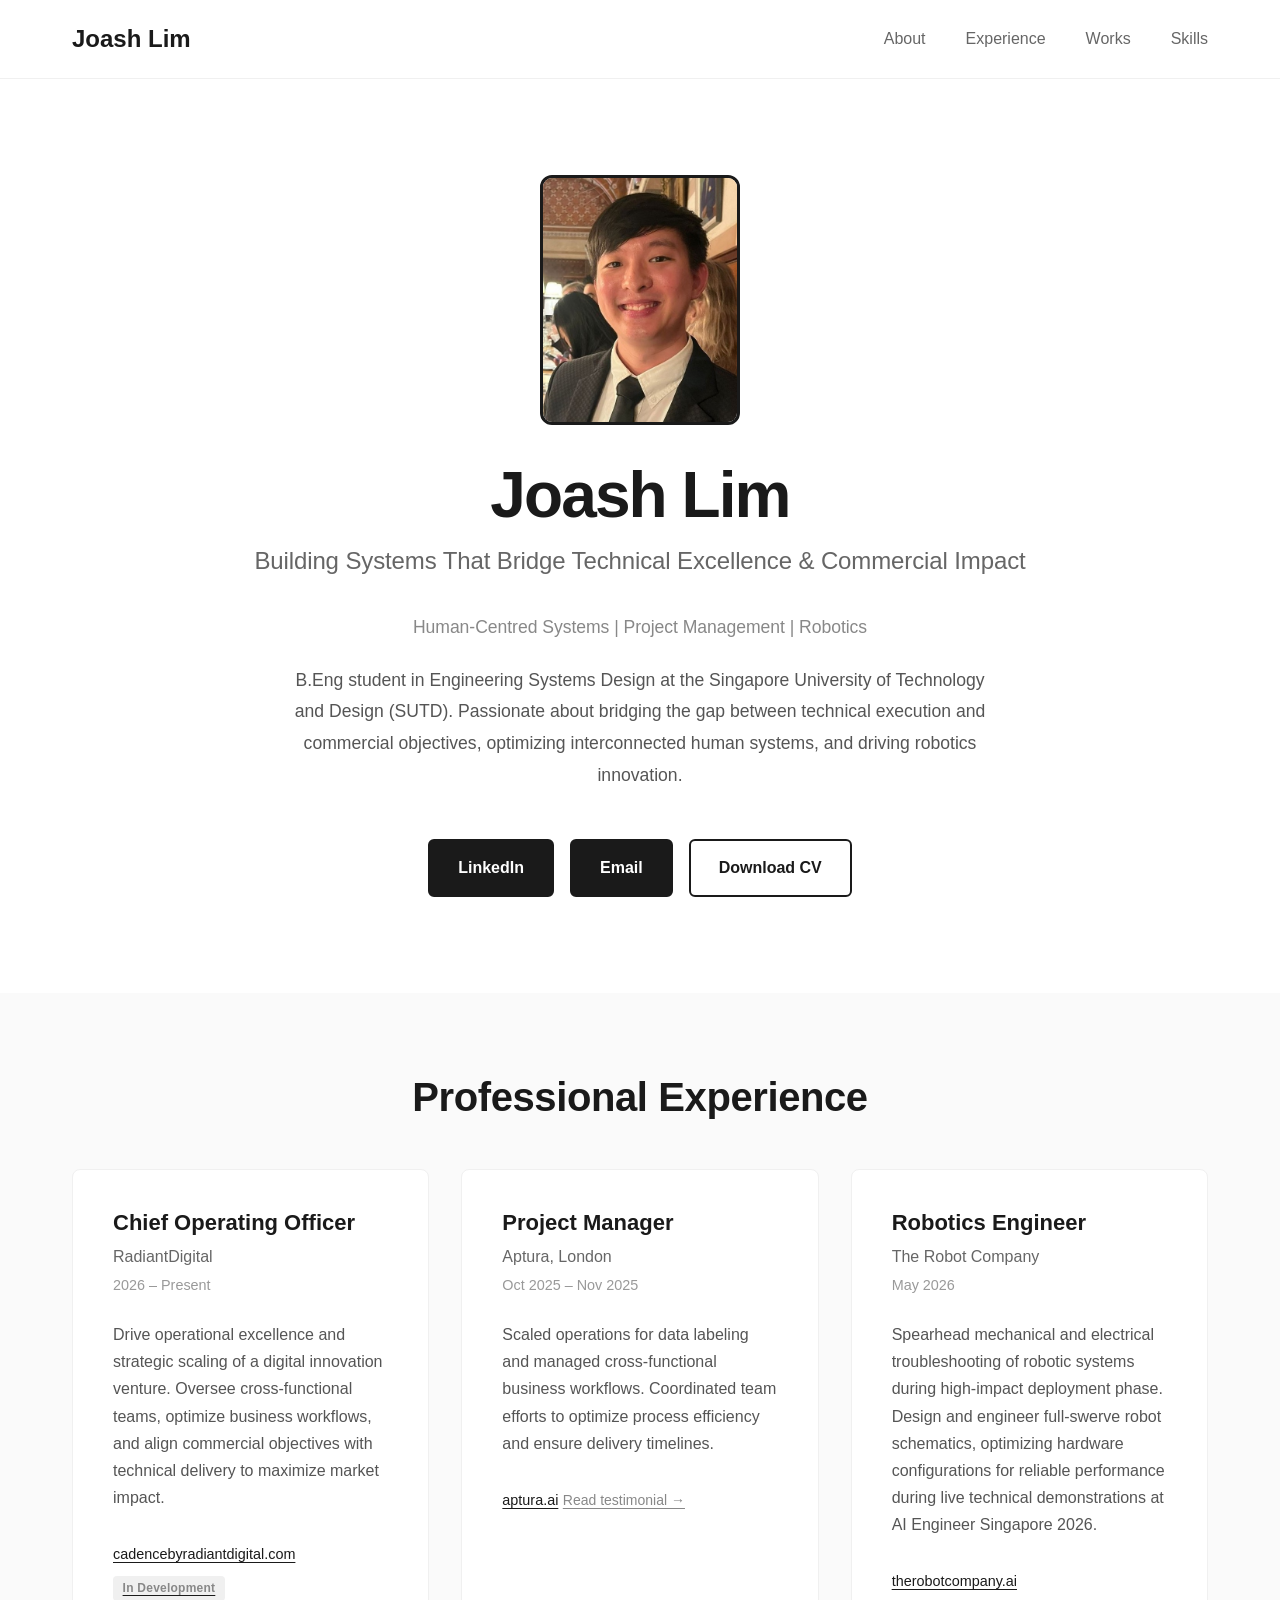
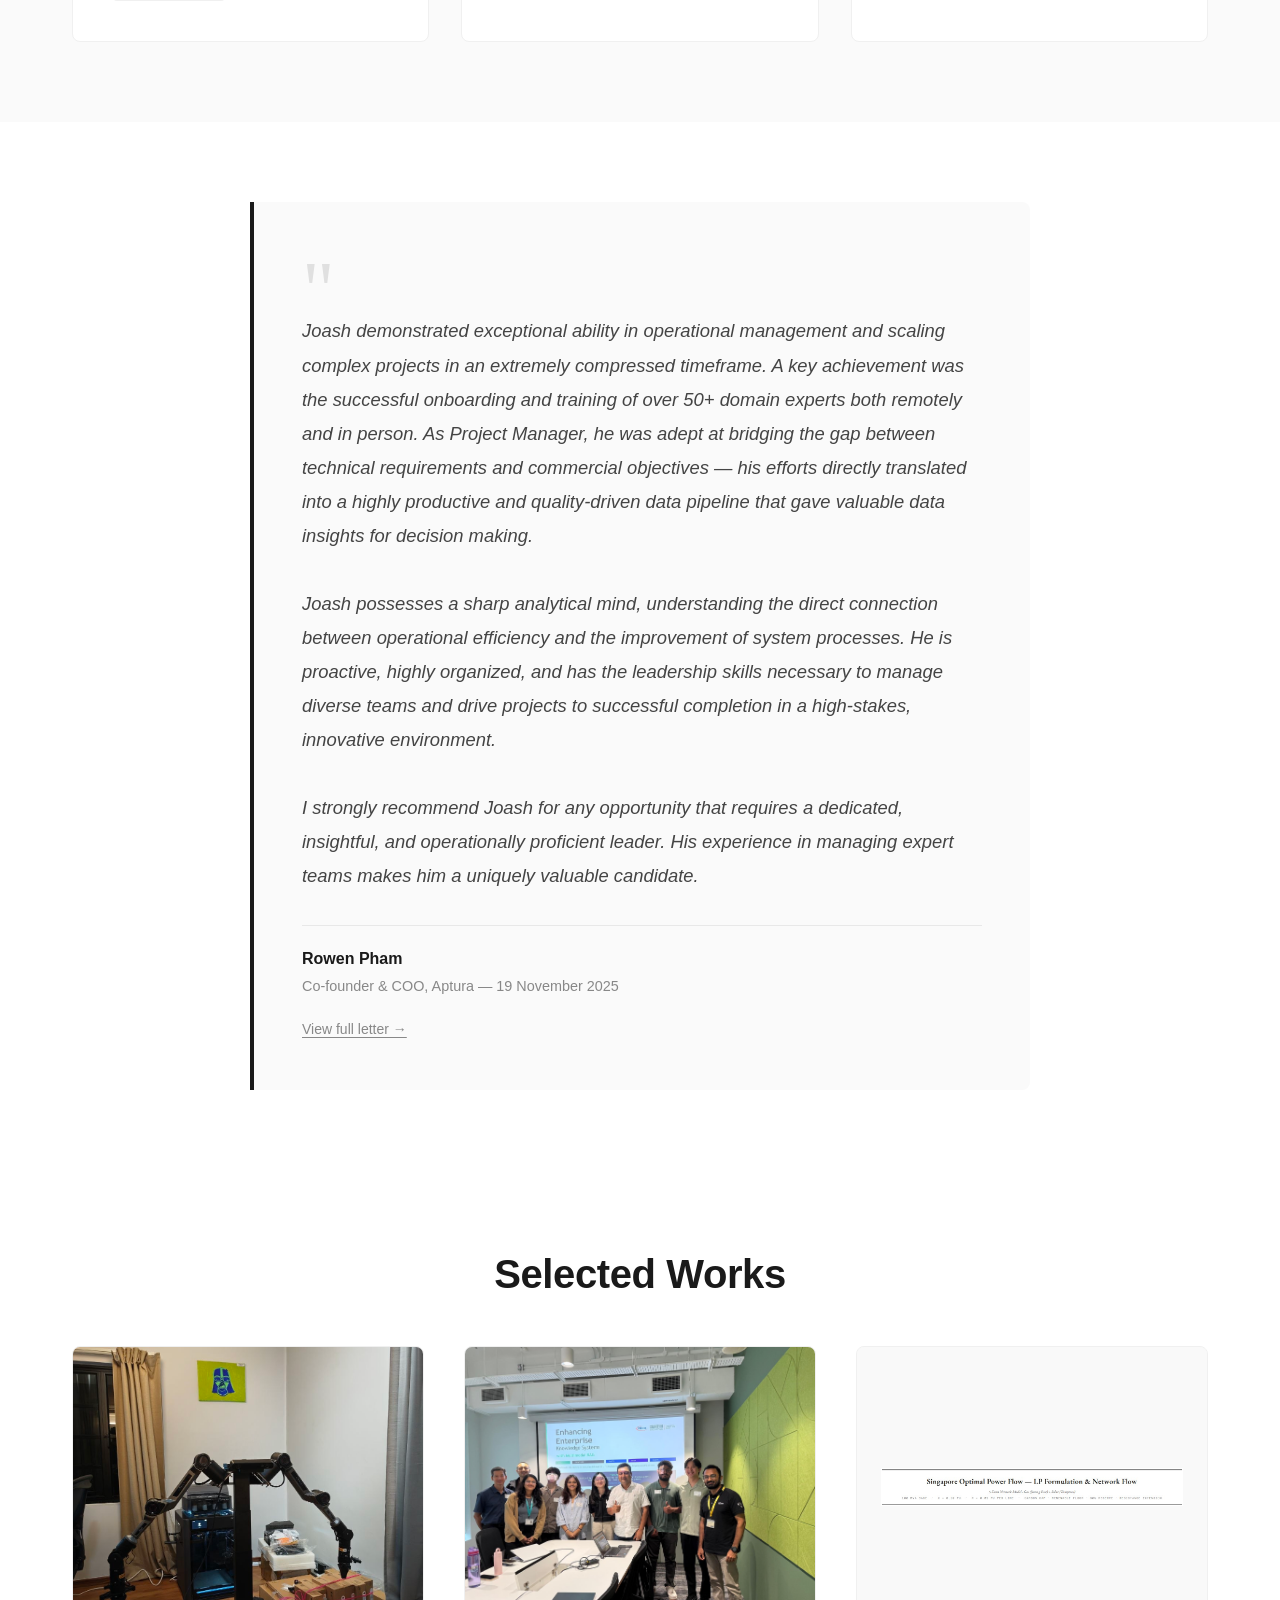
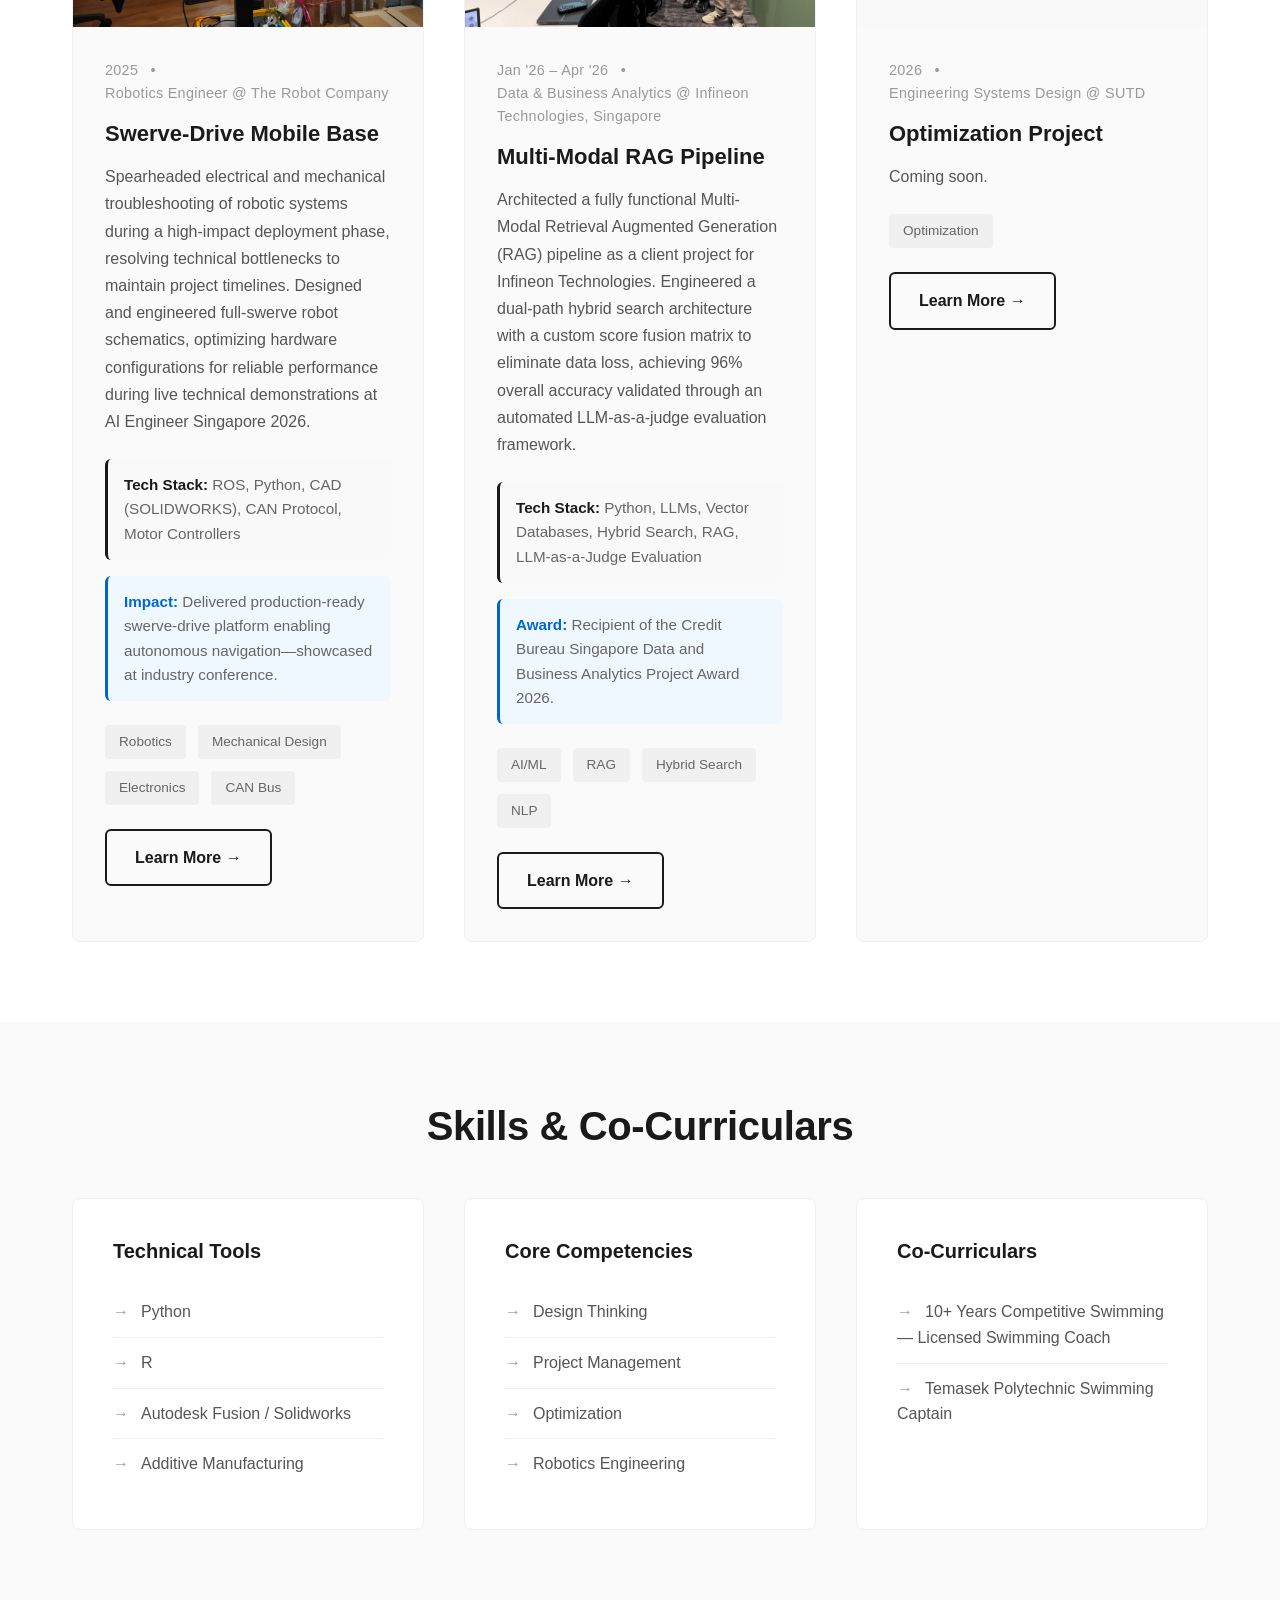
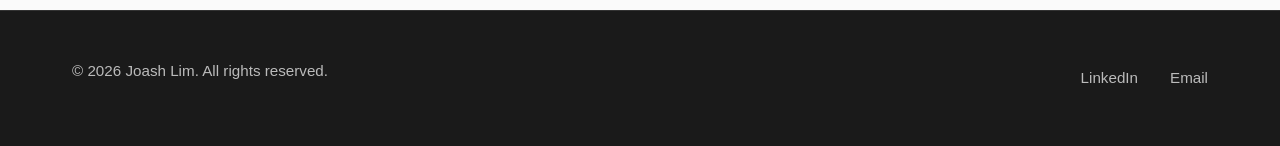
==== index.html @ 417da652 "Fix optimization cover: contain fit so full title banner shows without cropping Co-Authored-By: Clau" ====
<!DOCTYPE html>
<html lang="en">
<head>
    <meta charset="UTF-8">
    <meta name="viewport" content="width=device-width, initial-scale=1.0">
    <title>Joash Lim | Engineering Systems Design | Portfolio</title>
    <meta name="description" content="Portfolio of Joash Lim - Engineering Systems Design student at SUTD with expertise in robotics, project management, and human-centered design.">
    <link rel="stylesheet" href="css/style.css">
</head>
<body>
    <!-- Navigation -->
    <nav class="navbar">
        <div class="nav-container">
            <a href="#" class="nav-logo">Joash Lim</a>
            <ul class="nav-menu">
                <li><a href="#about" class="nav-link">About</a></li>
                <li><a href="#experience" class="nav-link">Experience</a></li>
                <li><a href="#works" class="nav-link">Works</a></li>
                <li><a href="#skills" class="nav-link">Skills</a></li>
            </ul>
        </div>
    </nav>

    <!-- Hero Section -->
    <header id="about" class="hero">
        <div class="hero-container">
            <div class="hero-photo-wrapper">
                <img src="assets/images/profile.jpg" alt="Joash Lim" class="hero-photo">
            </div>
            <h1 class="hero-name">Joash Lim</h1>
            <p class="hero-tagline">Building Systems That Bridge Technical Excellence & Commercial Impact</p>
            <p class="hero-subtitle">Human-Centred Systems | Project Management | Robotics</p>
            <p class="hero-summary">
                B.Eng student in Engineering Systems Design at the Singapore University of Technology and Design (SUTD). Passionate about bridging the gap between technical execution and commercial objectives, optimizing interconnected human systems, and driving robotics innovation.
            </p>
            
            <!-- Contact Links -->
            <div class="hero-cta">
                <a href="https://www.linkedin.com/in/joash-lim-0b067a177/" target="_blank" class="btn btn-primary">LinkedIn</a>
                <a href="mailto:joashxlim@gmail.com" class="btn btn-primary">Email</a>
                <a href="assets/docs/joash-lim-cv.pdf" download class="btn btn-secondary">Download CV</a>
            </div>
        </div>
    </header>

    <!-- Experience Section -->
    <section id="experience" class="experience">
        <div class="container">
            <h2 class="section-title">Professional Experience</h2>
            
            <div class="experience-grid">
                <article class="experience-card">
                    <div class="experience-header">
                        <h3 class="experience-role">Chief Operating Officer</h3>
                        <p class="experience-company">RadiantDigital</p>
                        <p class="experience-date">2026 – Present</p>
                    </div>
                    <p class="experience-description">
                        Drive operational excellence and strategic scaling of a digital innovation venture. Oversee cross-functional teams, optimize business workflows, and align commercial objectives with technical delivery to maximize market impact.
                    </p>
                    <a href="https://www.cadencebyradiantdigital.com/" target="_blank" class="experience-link">
                        cadencebyradiantdigital.com <span class="experience-link-badge">In Development</span>
                    </a>
                </article>

                <article class="experience-card">
                    <div class="experience-header">
                        <h3 class="experience-role">Project Manager</h3>
                        <p class="experience-company">Aptura, London</p>
                        <p class="experience-date">Oct 2025 – Nov 2025</p>
                    </div>
                    <p class="experience-description">
                        Scaled operations for data labeling and managed cross-functional business workflows. Coordinated team efforts to optimize process efficiency and ensure delivery timelines.
                    </p>
                    <a href="https://www.aptura.ai/" target="_blank" class="experience-link">aptura.ai</a>
                    <a href="#aptura-testimonial" class="testimonial-trigger">Read testimonial →</a>
                </article>

                <article class="experience-card">
                    <div class="experience-header">
                        <h3 class="experience-role">Robotics Engineer</h3>
                        <p class="experience-company">The Robot Company</p>
                        <p class="experience-date">May 2026</p>
                    </div>
                    <p class="experience-description">
                        Spearhead mechanical and electrical troubleshooting of robotic systems during high-impact deployment phase. Design and engineer full-swerve robot schematics, optimizing hardware configurations for reliable performance during live technical demonstrations at AI Engineer Singapore 2026.
                    </p>
                    <a href="https://www.therobotcompany.ai/" target="_blank" class="experience-link">therobotcompany.ai</a>
                </article>
            </div>
        </div>
    </section>

    <!-- Testimonial Section -->
    <section id="aptura-testimonial" class="testimonial-section">
        <div class="container">
            <div class="testimonial-card">
                <div class="testimonial-quote-mark">"</div>
                <blockquote class="testimonial-body">
                    Joash demonstrated exceptional ability in operational management and scaling complex projects in an extremely compressed timeframe. A key achievement was the successful onboarding and training of over 50+ domain experts both remotely and in person. As Project Manager, he was adept at bridging the gap between technical requirements and commercial objectives — his efforts directly translated into a highly productive and quality-driven data pipeline that gave valuable data insights for decision making.
                    <br><br>
                    Joash possesses a sharp analytical mind, understanding the direct connection between operational efficiency and the improvement of system processes. He is proactive, highly organized, and has the leadership skills necessary to manage diverse teams and drive projects to successful completion in a high-stakes, innovative environment.
                    <br><br>
                    I strongly recommend Joash for any opportunity that requires a dedicated, insightful, and operationally proficient leader. His experience in managing expert teams makes him a uniquely valuable candidate.
                </blockquote>
                <div class="testimonial-author">
                    <p class="testimonial-name">Rowen Pham</p>
                    <p class="testimonial-company">Co-founder & COO, Aptura — 19 November 2025</p>
                </div>
                <a href="assets/docs/aptura-recommendation.pdf" target="_blank" class="testimonial-pdf-link">View full letter →</a>
            </div>
        </div>
    </section>

    <!-- Portfolio / Works Section -->
    <section id="works" class="works">
        <div class="container">
            <h2 class="section-title">Selected Works</h2>
            
            <div class="portfolio-grid">
                <!-- Swerve-Drive Mobile Base -->
                <article class="portfolio-item">
                    <div class="portfolio-media">
                        <img
                            src="assets/images/yor.jpg"
                            alt="Swerve-Drive Mobile Base"
                            class="portfolio-image">
                    </div>
                    <div class="portfolio-content">
                        <div class="portfolio-meta">
                            <span class="meta-item">2025</span>
                            <span class="meta-separator">•</span>
                            <span class="meta-item">Robotics Engineer @ The Robot Company</span>
                        </div>
                        <h3 class="portfolio-title">Swerve-Drive Mobile Base</h3>
                        <p class="portfolio-description">
                            Spearheaded electrical and mechanical troubleshooting of robotic systems during a high-impact deployment phase, resolving technical bottlenecks to maintain project timelines. Designed and engineered full-swerve robot schematics, optimizing hardware configurations for reliable performance during live technical demonstrations at AI Engineer Singapore 2026.
                        </p>
                        <div class="portfolio-tech">
                            <strong>Tech Stack:</strong> ROS, Python, CAD (SOLIDWORKS), CAN Protocol, Motor Controllers
                        </div>
                        <div class="portfolio-impact">
                            <strong>Impact:</strong> Delivered production-ready swerve-drive platform enabling autonomous navigation—showcased at industry conference.
                        </div>
                        <div class="portfolio-tags">
                            <span class="tag">Robotics</span>
                            <span class="tag">Mechanical Design</span>
                            <span class="tag">Electronics</span>
                            <span class="tag">CAN Bus</span>
                        </div>
                        <a href="swerve-drive.html" class="btn btn-secondary learn-more-btn">Learn More →</a>
                    </div>
                </article>

                <!-- MMRAG System -->
                <article class="portfolio-item">
                    <div class="portfolio-media">
                        <img
                            src="assets/images/infineon_office.jpg"
                            alt="Multi-Modal RAG Pipeline"
                            class="portfolio-image">
                    </div>
                    <div class="portfolio-content">
                        <div class="portfolio-meta">
                            <span class="meta-item">Jan '26 – Apr '26</span>
                            <span class="meta-separator">•</span>
                            <span class="meta-item">Data & Business Analytics @ Infineon Technologies, Singapore</span>
                        </div>
                        <h3 class="portfolio-title">Multi-Modal RAG Pipeline</h3>
                        <p class="portfolio-description">
                            Architected a fully functional Multi-Modal Retrieval Augmented Generation (RAG) pipeline as a client project for Infineon Technologies. Engineered a dual-path hybrid search architecture with a custom score fusion matrix to eliminate data loss, achieving 96% overall accuracy validated through an automated LLM-as-a-judge evaluation framework.
                        </p>
                        <div class="portfolio-tech">
                            <strong>Tech Stack:</strong> Python, LLMs, Vector Databases, Hybrid Search, RAG, LLM-as-a-Judge Evaluation
                        </div>
                        <div class="portfolio-impact">
                            <strong>Award:</strong> Recipient of the Credit Bureau Singapore Data and Business Analytics Project Award 2026.
                        </div>
                        <div class="portfolio-tags">
                            <span class="tag">AI/ML</span>
                            <span class="tag">RAG</span>
                            <span class="tag">Hybrid Search</span>
                            <span class="tag">NLP</span>
                        </div>
                        <a href="mmrag.html" class="btn btn-secondary learn-more-btn">Learn More →</a>
                    </div>
                </article>

                <!-- Optimization Project -->
                <article class="portfolio-item">
                    <div class="portfolio-media">
                        <img
                            src="assets/images/linear_programming.jpg"
                            alt="Optimization Project"
                            class="portfolio-image portfolio-image--contain">
                    </div>
                    <div class="portfolio-content">
                        <div class="portfolio-meta">
                            <span class="meta-item">2026</span>
                            <span class="meta-separator">•</span>
                            <span class="meta-item">Engineering Systems Design @ SUTD</span>
                        </div>
                        <h3 class="portfolio-title">Optimization Project</h3>
                        <p class="portfolio-description">
                            Coming soon.
                        </p>
                        <div class="portfolio-tags">
                            <span class="tag">Optimization</span>
                        </div>
                        <a href="optimization.html" class="btn btn-secondary learn-more-btn">Learn More →</a>
                    </div>
                </article>
            </div>
        </div>
    </section>

    <!-- Skills & Leadership Section -->
    <section id="skills" class="skills">
        <div class="container">
            <h2 class="section-title">Skills & Co-Curriculars</h2>
            
            <div class="skills-grid">
                <article class="skills-card">
                    <h3 class="skills-category">Technical Tools</h3>
                    <ul class="skills-list">
                        <li>Python</li>
                        <li>R</li>
                        <li>Autodesk Fusion / Solidworks</li>
                        <li>Additive Manufacturing</li>
                    </ul>
                </article>

                <article class="skills-card">
                    <h3 class="skills-category">Core Competencies</h3>
                    <ul class="skills-list">
                        <li>Design Thinking</li>
                        <li>Project Management</li>
                        <li>Optimization</li>
                        <li>Robotics Engineering</li>
                    </ul>
                </article>

                <article class="skills-card">
                    <h3 class="skills-category">Co-Curriculars</h3>
                    <ul class="skills-list">
                        <li>10+ Years Competitive Swimming — Licensed Swimming Coach</li>
                        <li>Temasek Polytechnic Swimming Captain</li>
                    </ul>
                </article>
            </div>
        </div>
    </section>

    <!-- Footer -->
    <footer class="footer">
        <div class="container">
            <p class="footer-text">&copy; 2026 Joash Lim. All rights reserved.</p>
            <div class="footer-links">
                <a href="https://www.linkedin.com/in/joash-lim-0b067a177/" target="_blank" class="footer-link">LinkedIn</a>
                <a href="mailto:joashxlim@gmail.com" class="footer-link">Email</a>
            </div>
        </div>
    </footer>

</body>
</html>
---- css/style.css ----
/* ============================================
   Reset & Base Styles
   ============================================ */

* {
    margin: 0;
    padding: 0;
    box-sizing: border-box;
}

html {
    scroll-behavior: smooth;
}

body {
    font-family: -apple-system, BlinkMacSystemFont, 'Segoe UI', 'Roboto', 'Oxygen', 'Ubuntu', 'Cantarell', 'Fira Sans', 'Droid Sans', 'Helvetica Neue', sans-serif;
    line-height: 1.6;
    color: #2d2d2d;
    background-color: #ffffff;
    -webkit-font-smoothing: antialiased;
    -moz-osx-font-smoothing: grayscale;
}

/* ============================================
   Typography
   ============================================ */

h1, h2, h3, h4, h5, h6 {
    font-weight: 600;
    line-height: 1.2;
    margin-bottom: 0.5em;
}

h1 {
    font-size: 3.5rem;
    letter-spacing: -0.02em;
}

h2 {
    font-size: 2.5rem;
    letter-spacing: -0.01em;
}

h3 {
    font-size: 1.5rem;
}

p {
    margin-bottom: 1em;
}

p:last-child {
    margin-bottom: 0;
}

a {
    color: inherit;
    text-decoration: none;
    transition: color 0.3s ease;
}

/* ============================================
   Utility Classes & Layout
   ============================================ */

.container {
    max-width: 1200px;
    margin: 0 auto;
    padding: 0 2rem;
}

.section-title {
    font-size: 2.5rem;
    margin-bottom: 3rem;
    text-align: center;
    color: #1a1a1a;
}

/* ============================================
   Navigation
   ============================================ */

.navbar {
    position: sticky;
    top: 0;
    background-color: rgba(255, 255, 255, 0.95);
    border-bottom: 1px solid #f0f0f0;
    z-index: 1000;
    backdrop-filter: blur(10px);
}

.nav-container {
    max-width: 1200px;
    margin: 0 auto;
    padding: 1.25rem 2rem;
    display: flex;
    justify-content: space-between;
    align-items: center;
}

.nav-logo {
    font-size: 1.5rem;
    font-weight: 700;
    color: #1a1a1a;
    transition: color 0.3s ease;
}

.nav-logo:hover {
    color: #666;
}

.nav-menu {
    display: flex;
    list-style: none;
    gap: 2.5rem;
}

.nav-link {
    font-size: 1rem;
    font-weight: 500;
    color: #666;
    transition: color 0.3s ease;
    position: relative;
}

.nav-link:hover {
    color: #1a1a1a;
}

.nav-link::after {
    content: '';
    position: absolute;
    bottom: -5px;
    left: 0;
    width: 0;
    height: 2px;
    background-color: #1a1a1a;
    transition: width 0.3s ease;
}

.nav-link:hover::after {
    width: 100%;
}

/* Mobile Navigation */
@media (max-width: 768px) {
    .nav-menu {
        gap: 1.5rem;
        font-size: 0.9rem;
    }

    .nav-link::after {
        display: none;
    }
}

/* ============================================
   Hero Section
   ============================================ */

.hero {
    padding: 6rem 2rem;
    text-align: center;
    background-color: #ffffff;
}

.hero-container {
    max-width: 900px;
    margin: 0 auto;
}

.hero-photo-wrapper {
    margin-bottom: 2rem;
    display: flex;
    justify-content: center;
}

.hero-photo {
    width: 200px;
    height: 250px;
    border-radius: 0.75rem;
    object-fit: cover;
    object-position: top;
    border: 3px solid #1a1a1a;
    transition: transform 0.3s ease, box-shadow 0.3s ease;
}

.hero-photo:hover {
    transform: scale(1.05);
    box-shadow: 0 8px 24px rgba(26, 26, 26, 0.15);
}

.hero-name {
    font-size: 4rem;
    font-weight: 700;
    color: #1a1a1a;
    margin-bottom: 0.5rem;
    letter-spacing: -0.03em;
}

.hero-tagline {
    font-size: 1.5rem;
    font-weight: 500;
    color: #666;
    margin-bottom: 2rem;
    letter-spacing: -0.005em;
}

.hero-subtitle {
    font-size: 1.1rem;
    font-weight: 500;
    color: #888;
    margin-bottom: 1.5rem;
    letter-spacing: -0.003em;
}

.hero-summary {
    font-size: 1.1rem;
    color: #555;
    line-height: 1.8;
    margin-bottom: 3rem;
    max-width: 700px;
    margin-left: auto;
    margin-right: auto;
}

.hero-cta {
    display: flex;
    gap: 1rem;
    justify-content: center;
    flex-wrap: wrap;
    margin-top: 2.5rem;
}

/* ============================================
   Buttons
   ============================================ */

.btn {
    display: inline-block;
    padding: 0.875rem 1.75rem;
    font-size: 1rem;
    font-weight: 600;
    border-radius: 0.375rem;
    transition: all 0.3s ease;
    border: 2px solid transparent;
    cursor: pointer;
    text-align: center;
}

.btn-primary {
    background-color: #1a1a1a;
    color: #ffffff;
    border-color: #1a1a1a;
}

.btn-primary:hover {
    background-color: #333;
    border-color: #333;
    box-shadow: 0 4px 12px rgba(26, 26, 26, 0.15);
}

.btn-secondary {
    background-color: transparent;
    color: #1a1a1a;
    border-color: #1a1a1a;
}

.btn-secondary:hover {
    background-color: #f9f9f9;
    border-color: #333;
    color: #333;
}

/* ============================================
   Experience Section
   ============================================ */

.experience {
    padding: 5rem 2rem;
    background-color: #fafafa;
}

.experience-grid {
    display: grid;
    grid-template-columns: repeat(auto-fit, minmax(300px, 1fr));
    gap: 2rem;
    margin-top: 2rem;
}

.experience-card {
    background-color: #ffffff;
    padding: 2.5rem;
    border-radius: 0.5rem;
    border: 1px solid #f0f0f0;
    transition: all 0.3s ease;
}

.experience-card:hover {
    box-shadow: 0 8px 24px rgba(0, 0, 0, 0.08);
    border-color: #e0e0e0;
}

.experience-header {
    margin-bottom: 1.5rem;
}

.experience-role {
    font-size: 1.375rem;
    font-weight: 600;
    color: #1a1a1a;
    margin-bottom: 0.5rem;
}

.experience-company {
    font-size: 1rem;
    font-weight: 500;
    color: #666;
    margin-bottom: 0.25rem;
}

.experience-date {
    font-size: 0.9rem;
    color: #999;
}

.experience-description {
    font-size: 1rem;
    color: #555;
    line-height: 1.7;
}

.experience-link {
    display: inline-flex;
    align-items: center;
    flex-wrap: wrap;
    gap: 0.6rem;
    margin-top: 1rem;
    font-size: 0.9rem;
    font-weight: 500;
    color: #1a1a1a;
    text-decoration: underline;
    text-underline-offset: 3px;
    transition: color 0.3s ease;
}

.experience-link:hover {
    color: #555;
}

.experience-link-badge {
    display: inline-block;
    padding: 0.2rem 0.6rem;
    font-size: 0.75rem;
    font-weight: 600;
    color: #888;
    background-color: #f0f0f0;
    border-radius: 0.25rem;
    text-decoration: none;
    letter-spacing: 0.02em;
    white-space: nowrap;
}

/* ============================================
   Testimonial
   ============================================ */

.testimonial-trigger {
    display: inline-block;
    margin-top: 0.75rem;
    font-size: 0.875rem;
    font-weight: 500;
    color: #888;
    text-decoration: underline;
    text-underline-offset: 3px;
    transition: color 0.3s ease;
}

.testimonial-trigger:hover {
    color: #1a1a1a;
}

.testimonial-section {
    padding: 5rem 2rem;
    background-color: #ffffff;
}

.testimonial-card {
    max-width: 780px;
    margin: 0 auto;
    padding: 3rem;
    border-left: 4px solid #1a1a1a;
    background-color: #fafafa;
    border-radius: 0 0.5rem 0.5rem 0;
    position: relative;
}

.testimonial-quote-mark {
    font-size: 5rem;
    line-height: 1;
    color: #e0e0e0;
    font-family: Georgia, serif;
    margin-bottom: -1rem;
}

.testimonial-body {
    font-size: 1.15rem;
    color: #444;
    line-height: 1.85;
    font-style: italic;
    margin-bottom: 2rem;
}

.testimonial-author {
    border-top: 1px solid #e8e8e8;
    padding-top: 1.25rem;
}

.testimonial-name {
    font-size: 1rem;
    font-weight: 600;
    color: #1a1a1a;
    margin-bottom: 0.2rem;
}

.testimonial-company {
    font-size: 0.9rem;
    color: #888;
    margin: 0;
}

.testimonial-pdf-link {
    display: inline-block;
    margin-top: 1.25rem;
    font-size: 0.875rem;
    font-weight: 500;
    color: #888;
    text-decoration: underline;
    text-underline-offset: 3px;
    transition: color 0.3s ease;
}

.testimonial-pdf-link:hover {
    color: #1a1a1a;
}

@media (max-width: 768px) {
    .testimonial-card {
        padding: 2rem 1.5rem;
    }

    .testimonial-body {
        font-size: 1rem;
    }
}

@media (prefers-color-scheme: dark) {
    .testimonial-section {
        background-color: #1a1a1a;
    }

    .testimonial-card {
        background-color: #222;
        border-left-color: #ffffff;
    }

    .testimonial-quote-mark {
        color: #333;
    }

    .testimonial-body {
        color: #ccc;
    }

    .testimonial-name {
        color: #ffffff;
    }

    .testimonial-company {
        color: #777;
    }

    .testimonial-author {
        border-top-color: #333;
    }

    .testimonial-trigger {
        color: #666;
    }

    .testimonial-trigger:hover {
        color: #ffffff;
    }

    .testimonial-pdf-link {
        color: #666;
    }

    .testimonial-pdf-link:hover {
        color: #ffffff;
    }
}

/* ============================================
   Works / Portfolio Section
   ============================================ */

.works {
    padding: 5rem 2rem;
    background-color: #ffffff;
}

.portfolio-grid {
    display: grid;
    grid-template-columns: repeat(auto-fit, minmax(350px, 1fr));
    gap: 2.5rem;
    margin-top: 2rem;
}

.portfolio-item {
    border-radius: 0.5rem;
    overflow: hidden;
    border: 1px solid #f0f0f0;
    background-color: #fafafa;
    transition: all 0.3s ease;
}

.portfolio-item:hover {
    box-shadow: 0 12px 32px rgba(0, 0, 0, 0.12);
    border-color: #e0e0e0;
}

.portfolio-media {
    width: 100%;
    height: 280px;
    overflow: hidden;
    background-color: #f0f0f0;
}

.portfolio-video,
.portfolio-image {
    width: 100%;
    height: 100%;
    object-fit: cover;
    display: block;
}

.portfolio-image--contain {
    object-fit: contain;
    background-color: #f9f9f9;
    padding: 1.5rem;
}

.portfolio-content {
    padding: 2rem;
}

.portfolio-meta {
    font-size: 0.9rem;
    color: #999;
    margin-bottom: 1rem;
    font-weight: 500;
    letter-spacing: 0.3px;
}

.meta-item {
    display: inline-block;
}

.meta-separator {
    margin: 0 0.5rem;
}

.portfolio-title {
    font-size: 1.375rem;
    font-weight: 600;
    color: #1a1a1a;
    margin-bottom: 1rem;
}

.portfolio-description {
    font-size: 1rem;
    color: #555;
    line-height: 1.7;
    margin-bottom: 1.5rem;
}

.portfolio-tech {
    font-size: 0.95rem;
    color: #666;
    background-color: #f9f9f9;
    padding: 0.875rem 1rem;
    border-radius: 0.375rem;
    margin-bottom: 1rem;
    border-left: 3px solid #1a1a1a;
}

.portfolio-tech strong {
    color: #1a1a1a;
    font-weight: 600;
}

.portfolio-impact {
    font-size: 0.95rem;
    color: #666;
    background-color: #f0f8ff;
    padding: 0.875rem 1rem;
    border-radius: 0.375rem;
    margin-bottom: 1.5rem;
    border-left: 3px solid #0066cc;
}

.portfolio-impact strong {
    color: #0066cc;
    font-weight: 600;
}

.portfolio-tags {
    display: flex;
    gap: 0.75rem;
    flex-wrap: wrap;
}

.learn-more-btn {
    margin-top: 1.5rem;
    display: inline-block;
}

.tag {
    display: inline-block;
    padding: 0.375rem 0.875rem;
    background-color: #f0f0f0;
    color: #666;
    border-radius: 0.25rem;
    font-size: 0.85rem;
    font-weight: 500;
    transition: all 0.3s ease;
}

.tag:hover {
    background-color: #e0e0e0;
    color: #1a1a1a;
}

/* ============================================
   Skills Section
   ============================================ */

.skills {
    padding: 5rem 2rem;
    background-color: #fafafa;
}

.skills-grid {
    display: grid;
    grid-template-columns: repeat(auto-fit, minmax(300px, 1fr));
    gap: 2.5rem;
    margin-top: 2rem;
}

.skills-card {
    background-color: #ffffff;
    padding: 2.5rem;
    border-radius: 0.5rem;
    border: 1px solid #f0f0f0;
    transition: all 0.3s ease;
}

.skills-card:hover {
    box-shadow: 0 8px 24px rgba(0, 0, 0, 0.08);
    border-color: #e0e0e0;
}

.skills-category {
    font-size: 1.25rem;
    font-weight: 600;
    color: #1a1a1a;
    margin-bottom: 1.5rem;
}

.skills-list {
    list-style: none;
}

.skills-list li {
    font-size: 1rem;
    color: #555;
    padding: 0.75rem 0;
    border-bottom: 1px solid #f0f0f0;
    transition: color 0.3s ease;
}

.skills-list li:last-child {
    border-bottom: none;
}

.skills-list li::before {
    content: '→';
    margin-right: 0.75rem;
    color: #999;
    font-weight: 500;
}

.skills-list li:hover {
    color: #1a1a1a;
}

.skills-list li:hover::before {
    color: #1a1a1a;
}

/* ============================================
   Footer
   ============================================ */

.footer {
    padding: 3rem 2rem;
    background-color: #1a1a1a;
    color: #ffffff;
    border-top: 1px solid #333;
}

.footer .container {
    display: flex;
    justify-content: space-between;
    align-items: center;
}

.footer-text {
    font-size: 0.95rem;
    color: #bbb;
}

.footer-links {
    display: flex;
    gap: 2rem;
}

.footer-link {
    font-size: 0.95rem;
    color: #bbb;
    transition: color 0.3s ease;
}

.footer-link:hover {
    color: #ffffff;
}

/* ============================================
   Responsive Design
   ============================================ */

@media (max-width: 1024px) {
    .container {
        padding: 0 1.5rem;
    }

    .hero-name {
        font-size: 3rem;
    }

    .hero-tagline {
        font-size: 1.25rem;
    }

    .hero-photo {
        width: 170px;
        height: 210px;
    }

    .section-title {
        font-size: 2rem;
    }

    h2 {
        font-size: 2rem;
    }
}

@media (max-width: 768px) {
    /* Navigation */
    .nav-container {
        padding: 1rem 1.5rem;
    }

    .nav-logo {
        font-size: 1.25rem;
    }

    .nav-menu {
        gap: 1.5rem;
    }

    /* Hero */
    .hero {
        padding: 4rem 1.5rem;
    }

    .hero-name {
        font-size: 2.25rem;
    }

    .hero-tagline {
        font-size: 1.1rem;
    }

    .hero-summary {
        font-size: 1rem;
    }

    .hero-cta {
        gap: 0.75rem;
    }

    .btn {
        padding: 0.75rem 1.5rem;
        font-size: 0.95rem;
    }

    /* Sections */
    .experience,
    .works,
    .skills {
        padding: 3.5rem 1.5rem;
    }

    .section-title {
        font-size: 1.75rem;
        margin-bottom: 2rem;
    }

    .experience-grid {
        grid-template-columns: 1fr;
    }

    .portfolio-grid {
        grid-template-columns: 1fr;
        gap: 2rem;
    }

    .skills-grid {
        grid-template-columns: 1fr;
        gap: 2rem;
    }

    .portfolio-media {
        height: 240px;
    }

    /* Footer */
    .footer .container {
        flex-direction: column;
        gap: 1.5rem;
        text-align: center;
    }

    .footer-links {
        flex-direction: column;
        gap: 1rem;
    }
}

@media (max-width: 480px) {
    body {
        font-size: 0.95rem;
    }

    h1 {
        font-size: 2rem;
    }

    h2 {
        font-size: 1.5rem;
    }

    h3 {
        font-size: 1.25rem;
    }

    /* Navigation */
    .nav-container {
        padding: 0.875rem 1rem;
    }

    .nav-logo {
        font-size: 1.1rem;
    }

    .nav-menu {
        gap: 1rem;
        font-size: 0.85rem;
    }

    /* Hero */
    .hero {
        padding: 3rem 1rem;
    }

    .hero-name {
        font-size: 1.75rem;
        margin-bottom: 0.75rem;
    }

    .hero-tagline {
        font-size: 0.95rem;
        margin-bottom: 1.5rem;
    }

    .hero-subtitle {
        font-size: 0.9rem;
        margin-bottom: 1rem;
    }

    .hero-photo {
        width: 150px;
        height: 185px;
        border-width: 2px;
    }

    .hero-summary {
        font-size: 0.95rem;
        margin-bottom: 2rem;
    }

    .hero-cta {
        gap: 0.5rem;
    }

    .btn {
        padding: 0.65rem 1.25rem;
        font-size: 0.85rem;
        flex: 0 1 calc(50% - 0.25rem);
    }

    /* Sections */
    .experience,
    .works,
    .skills {
        padding: 2.5rem 1rem;
    }

    .section-title {
        font-size: 1.4rem;
        margin-bottom: 1.5rem;
    }

    .experience-card,
    .skills-card {
        padding: 1.75rem;
    }

    .portfolio-item {
        border-radius: 0.375rem;
    }

    .portfolio-media {
        height: 200px;
    }

    .portfolio-content {
        padding: 1.5rem;
    }

    .portfolio-title {
        font-size: 1.1rem;
    }

    .portfolio-description {
        font-size: 0.95rem;
    }

    .portfolio-meta {
        font-size: 0.85rem;
    }

    .portfolio-tech,
    .portfolio-impact {
        font-size: 0.9rem;
        padding: 0.75rem 0.875rem;
    }

    .experience-role,
    .skills-category {
        font-size: 1.15rem;
    }

    /* Footer */
    .footer {
        padding: 2rem 1rem;
    }

    .footer-text {
        font-size: 0.85rem;
    }

    .footer-link {
        font-size: 0.85rem;
    }
}

/* ============================================
   Accessibility
   ============================================ */

@media (prefers-reduced-motion: reduce) {
    * {
        animation-duration: 0.01ms !important;
        animation-iteration-count: 1 !important;
        transition-duration: 0.01ms !important;
    }
}

@media (prefers-color-scheme: dark) {
    body {
        background-color: #1a1a1a;
        color: #e0e0e0;
    }

    .hero {
        background-color: #1a1a1a;
    }

    .hero-name {
        color: #ffffff;
    }

    .hero-tagline {
        color: #bbb;
    }

    .hero-subtitle {
        color: #999;
    }

    .hero-summary {
        color: #aaa;
    }

    .hero-photo {
        border-color: #ffffff;
    }

    .section-title {
        color: #ffffff;
    }

    .navbar {
        background-color: rgba(26, 26, 26, 0.95);
        border-bottom-color: #333;
    }

    .nav-logo {
        color: #ffffff;
    }

    .nav-link {
        color: #aaa;
    }

    .nav-link:hover {
        color: #ffffff;
    }

    .nav-link::after {
        background-color: #ffffff;
    }

    .experience {
        background-color: #222;
    }

    .experience-card {
        background-color: #2a2a2a;
        border-color: #333;
    }

    .experience-card:hover {
        border-color: #444;
    }

    .experience-role {
        color: #ffffff;
    }

    .experience-company {
        color: #aaa;
    }

    .experience-date {
        color: #777;
    }

    .experience-description {
        color: #ccc;
    }

    .experience-link {
        color: #ddd;
    }

    .experience-link:hover {
        color: #aaa;
    }

    .experience-link-badge {
        color: #777;
        background-color: #333;
    }

    .works {
        background-color: #1a1a1a;
    }

    .portfolio-item {
        background-color: #2a2a2a;
        border-color: #333;
    }

    .portfolio-item:hover {
        border-color: #444;
    }

    .portfolio-media {
        background-color: #333;
    }

    .portfolio-title {
        color: #ffffff;
    }

    .portfolio-description {
        color: #ccc;
    }

    .tag {
        background-color: #333;
        color: #aaa;
    }

    .tag:hover {
        background-color: #444;
        color: #ffffff;
    }

    .portfolio-meta {
        color: #777;
    }

    .portfolio-tech {
        background-color: #1a1a1a;
        border-left-color: #666;
        color: #aaa;
    }

    .portfolio-tech strong {
        color: #ddd;
    }

    .portfolio-impact {
        background-color: #0a1a2e;
        border-left-color: #0088ff;
        color: #aaa;
    }

    .portfolio-impact strong {
        color: #88ccff;
    }

    .skills {
        background-color: #222;
    }

    .skills-card {
        background-color: #2a2a2a;
        border-color: #333;
    }

    .skills-card:hover {
        border-color: #444;
    }

    .skills-category {
        color: #ffffff;
    }

    .skills-list li {
        color: #ccc;
        border-bottom-color: #333;
    }

    .skills-list li::before {
        color: #666;
    }

    .skills-list li:hover {
        color: #ffffff;
    }

    .skills-list li:hover::before {
        color: #999;
    }

    .btn-primary {
        background-color: #ffffff;
        color: #1a1a1a;
        border-color: #ffffff;
    }

    .btn-primary:hover {
        background-color: #e0e0e0;
        border-color: #e0e0e0;
    }

    .btn-secondary {
        color: #ffffff;
        border-color: #ffffff;
    }

    .btn-secondary:hover {
        background-color: #333;
        border-color: #ffffff;
        color: #ffffff;
    }

    .footer {
        background-color: #0d0d0d;
        border-top-color: #333;
    }

    .footer-text {
        color: #777;
    }

    .footer-link {
        color: #777;
    }

    .footer-link:hover {
        color: #ffffff;
    }
}
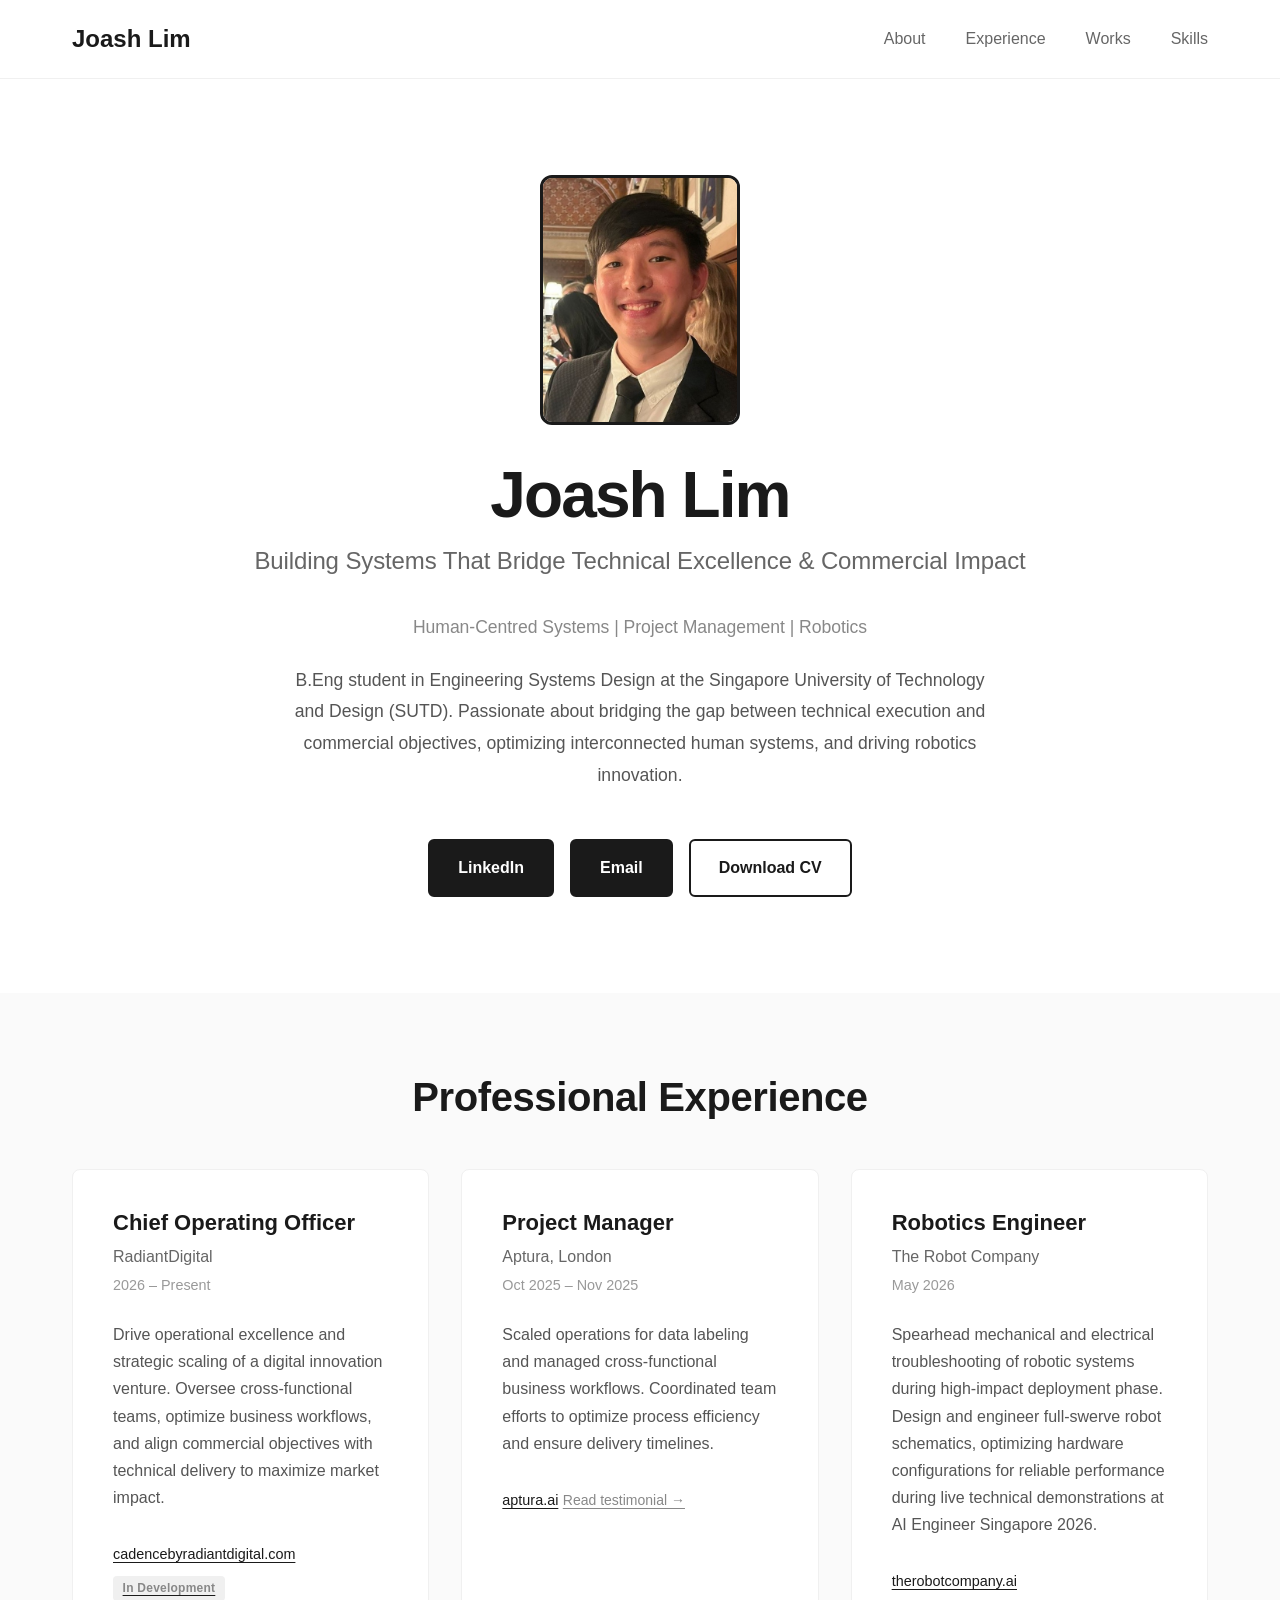
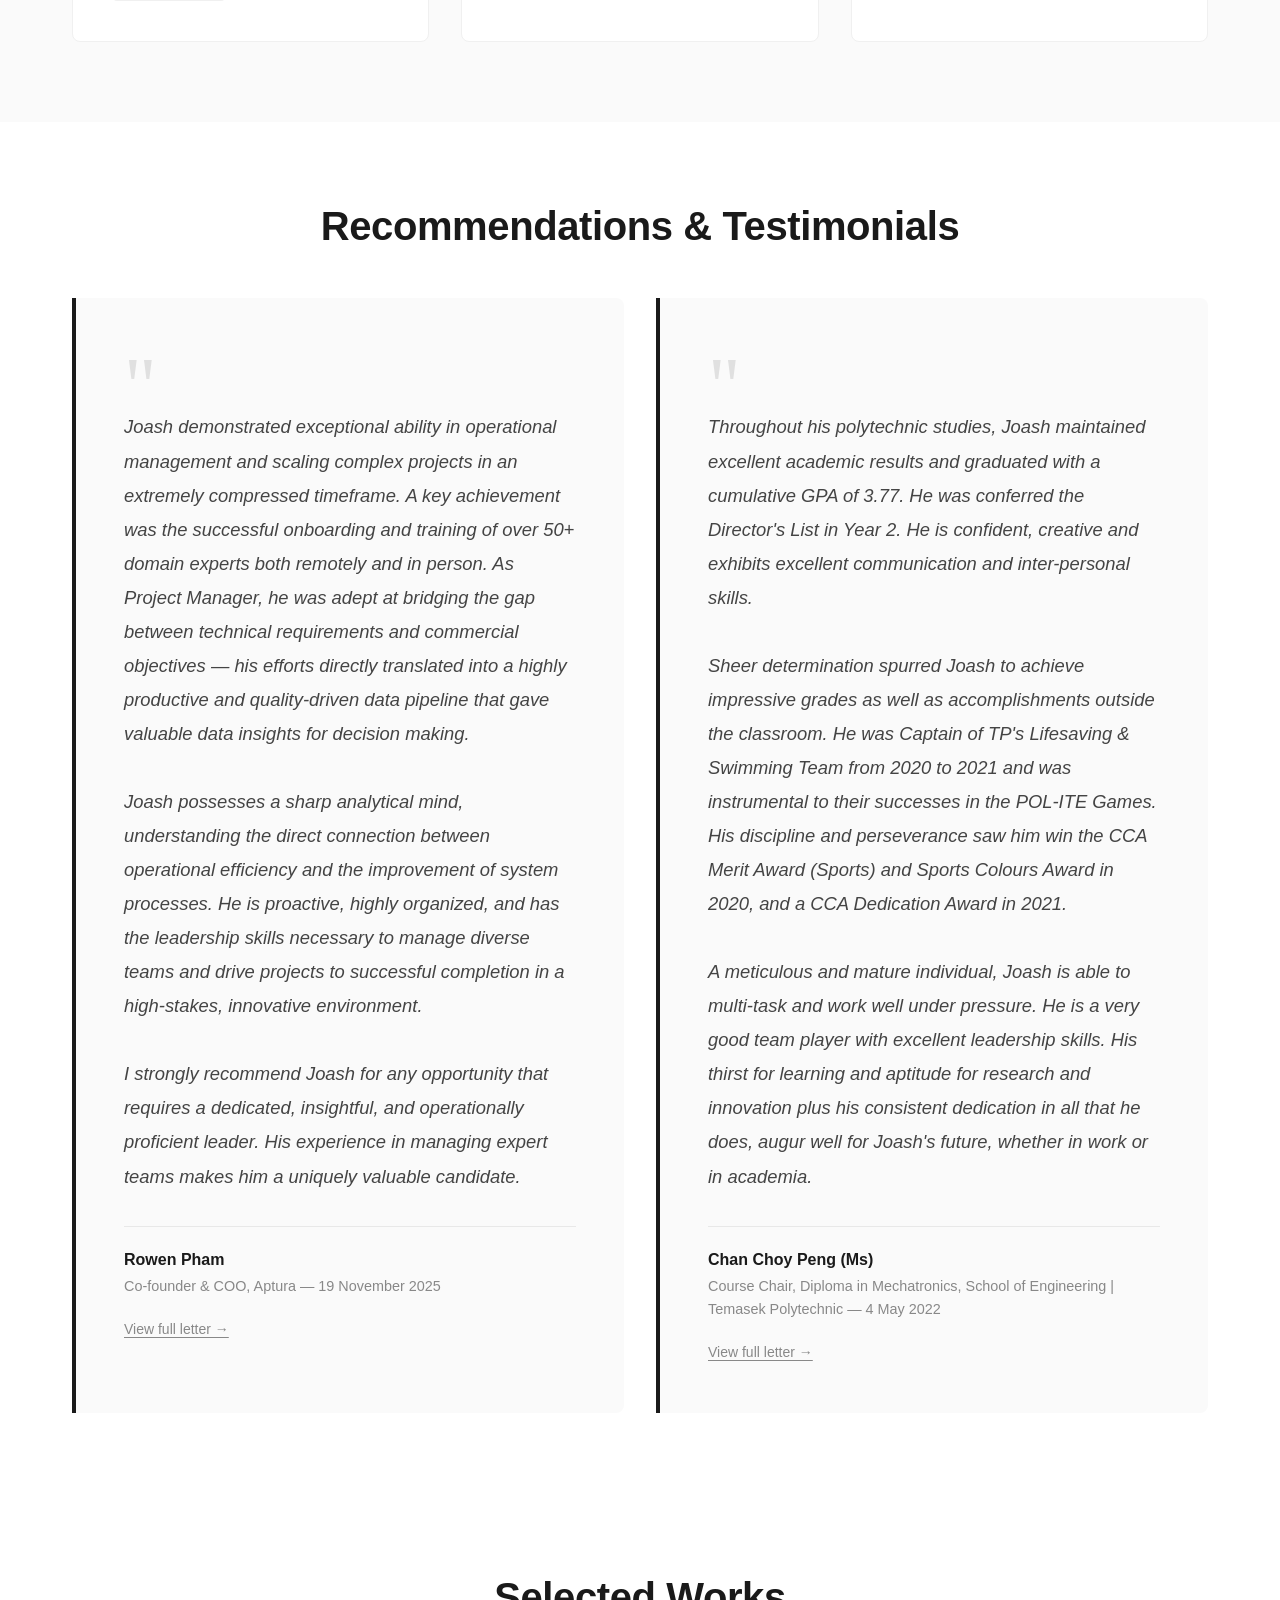
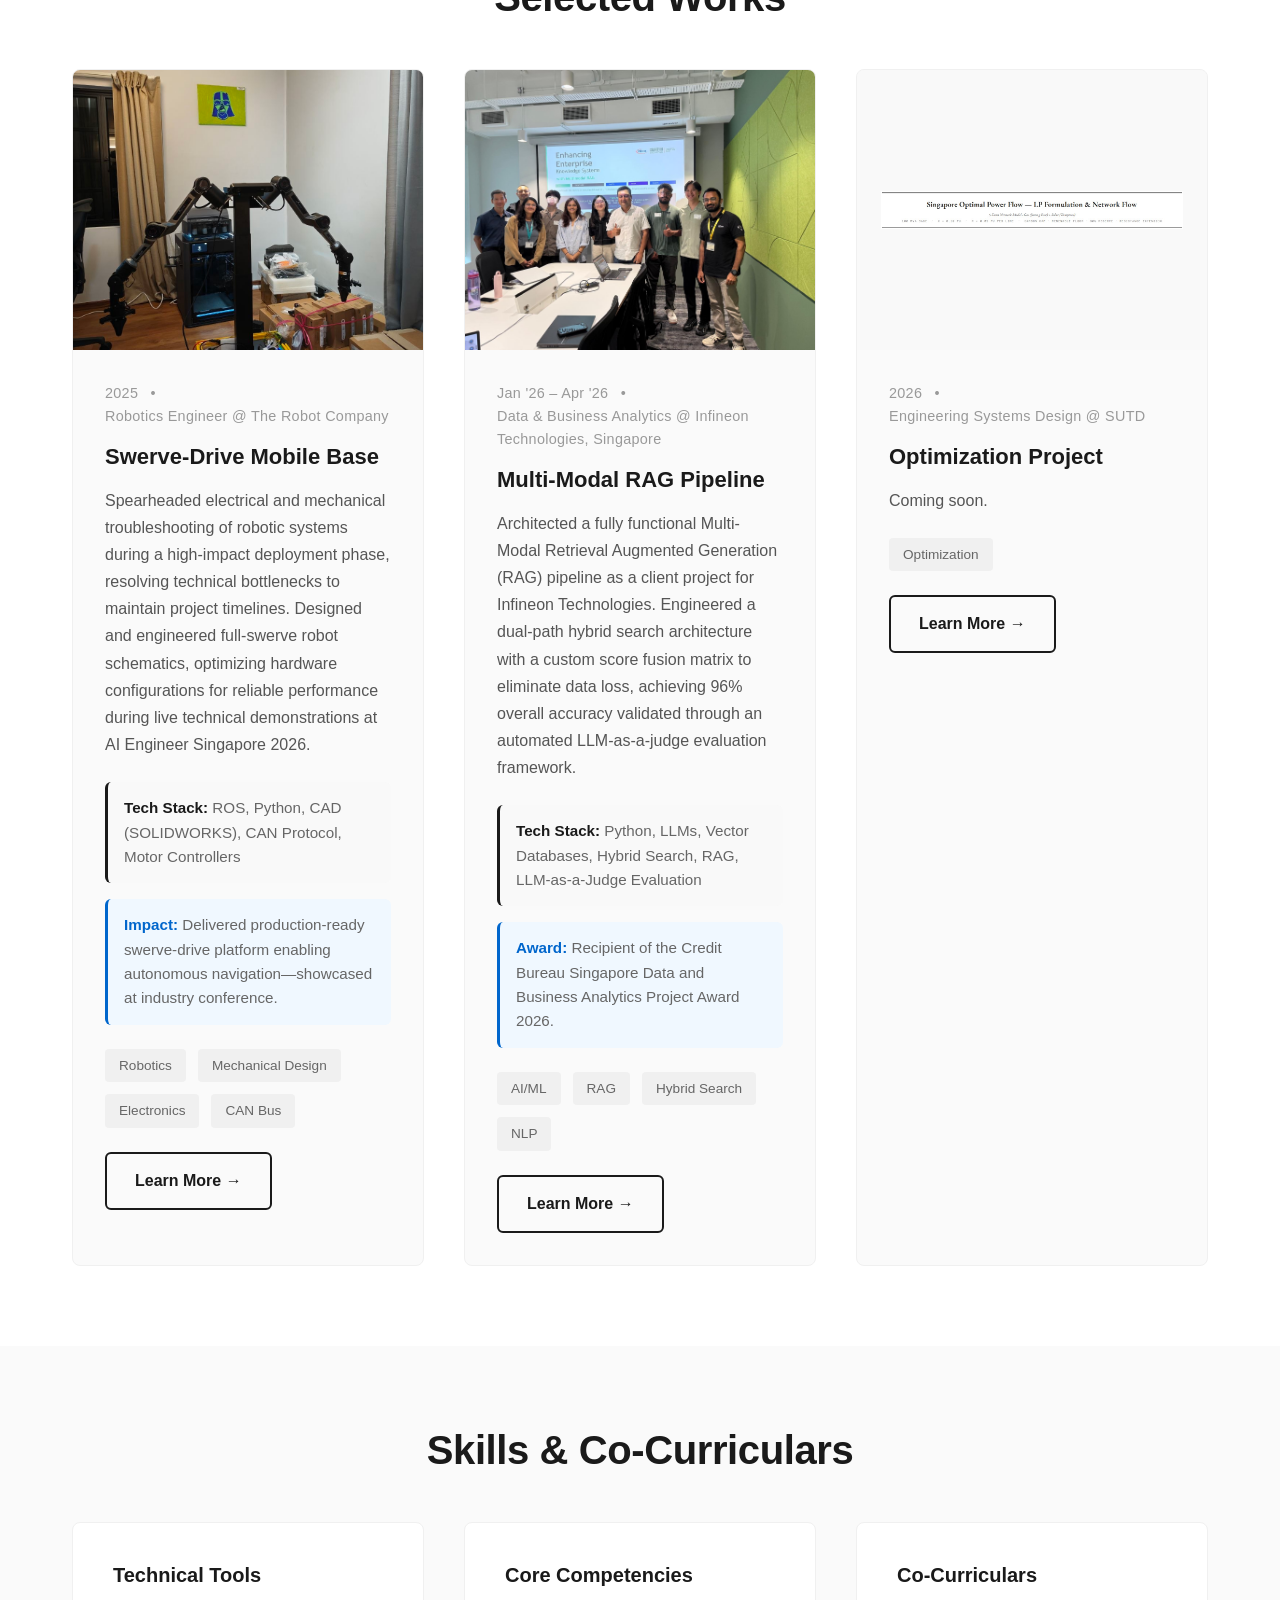
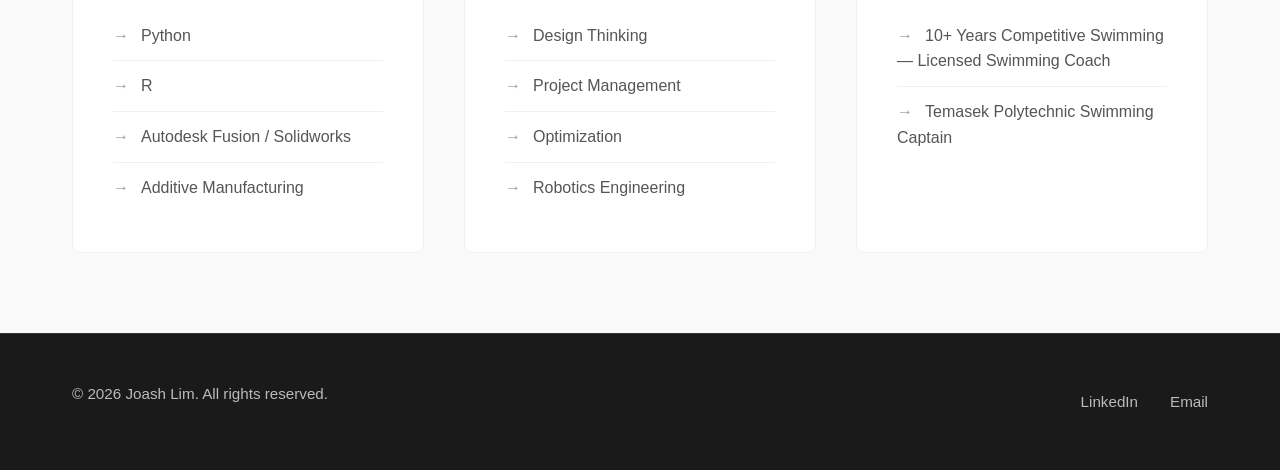
==== commit e8031950: "Add Temasek recommendation, combine into Recommendations & Testimonials section Co-Authored-By: Clau" ====
--- a/index.html
+++ b/index.html
@@ -91,23 +91,45 @@
         </div>
     </section>
 
-    <!-- Testimonial Section -->
+    <!-- Recommendations & Testimonials Section -->
     <section id="aptura-testimonial" class="testimonial-section">
         <div class="container">
-            <div class="testimonial-card">
-                <div class="testimonial-quote-mark">"</div>
-                <blockquote class="testimonial-body">
-                    Joash demonstrated exceptional ability in operational management and scaling complex projects in an extremely compressed timeframe. A key achievement was the successful onboarding and training of over 50+ domain experts both remotely and in person. As Project Manager, he was adept at bridging the gap between technical requirements and commercial objectives — his efforts directly translated into a highly productive and quality-driven data pipeline that gave valuable data insights for decision making.
-                    <br><br>
-                    Joash possesses a sharp analytical mind, understanding the direct connection between operational efficiency and the improvement of system processes. He is proactive, highly organized, and has the leadership skills necessary to manage diverse teams and drive projects to successful completion in a high-stakes, innovative environment.
-                    <br><br>
-                    I strongly recommend Joash for any opportunity that requires a dedicated, insightful, and operationally proficient leader. His experience in managing expert teams makes him a uniquely valuable candidate.
-                </blockquote>
-                <div class="testimonial-author">
-                    <p class="testimonial-name">Rowen Pham</p>
-                    <p class="testimonial-company">Co-founder & COO, Aptura — 19 November 2025</p>
+            <h2 class="section-title">Recommendations & Testimonials</h2>
+
+            <div class="testimonial-grid">
+                <!-- Aptura -->
+                <div class="testimonial-card">
+                    <div class="testimonial-quote-mark">"</div>
+                    <blockquote class="testimonial-body">
+                        Joash demonstrated exceptional ability in operational management and scaling complex projects in an extremely compressed timeframe. A key achievement was the successful onboarding and training of over 50+ domain experts both remotely and in person. As Project Manager, he was adept at bridging the gap between technical requirements and commercial objectives — his efforts directly translated into a highly productive and quality-driven data pipeline that gave valuable data insights for decision making.
+                        <br><br>
+                        Joash possesses a sharp analytical mind, understanding the direct connection between operational efficiency and the improvement of system processes. He is proactive, highly organized, and has the leadership skills necessary to manage diverse teams and drive projects to successful completion in a high-stakes, innovative environment.
+                        <br><br>
+                        I strongly recommend Joash for any opportunity that requires a dedicated, insightful, and operationally proficient leader. His experience in managing expert teams makes him a uniquely valuable candidate.
+                    </blockquote>
+                    <div class="testimonial-author">
+                        <p class="testimonial-name">Rowen Pham</p>
+                        <p class="testimonial-company">Co-founder & COO, Aptura — 19 November 2025</p>
+                    </div>
+                    <a href="assets/docs/aptura-recommendation.pdf" target="_blank" class="testimonial-pdf-link">View full letter →</a>
                 </div>
-                <a href="assets/docs/aptura-recommendation.pdf" target="_blank" class="testimonial-pdf-link">View full letter →</a>
+
+                <!-- Temasek Polytechnic -->
+                <div class="testimonial-card">
+                    <div class="testimonial-quote-mark">"</div>
+                    <blockquote class="testimonial-body">
+                        Throughout his polytechnic studies, Joash maintained excellent academic results and graduated with a cumulative GPA of 3.77. He was conferred the Director's List in Year 2. He is confident, creative and exhibits excellent communication and inter-personal skills.
+                        <br><br>
+                        Sheer determination spurred Joash to achieve impressive grades as well as accomplishments outside the classroom. He was Captain of TP's Lifesaving & Swimming Team from 2020 to 2021 and was instrumental to their successes in the POL-ITE Games. His discipline and perseverance saw him win the CCA Merit Award (Sports) and Sports Colours Award in 2020, and a CCA Dedication Award in 2021.
+                        <br><br>
+                        A meticulous and mature individual, Joash is able to multi-task and work well under pressure. He is a very good team player with excellent leadership skills. His thirst for learning and aptitude for research and innovation plus his consistent dedication in all that he does, augur well for Joash's future, whether in work or in academia.
+                    </blockquote>
+                    <div class="testimonial-author">
+                        <p class="testimonial-name">Chan Choy Peng (Ms)</p>
+                        <p class="testimonial-company">Course Chair, Diploma in Mechatronics, School of Engineering | Temasek Polytechnic — 4 May 2022</p>
+                    </div>
+                    <a href="assets/docs/temasek-recommendation.pdf" target="_blank" class="testimonial-pdf-link">View full letter →</a>
+                </div>
             </div>
         </div>
     </section>
--- a/css/style.css
+++ b/css/style.css
@@ -385,9 +385,13 @@
     background-color: #ffffff;
 }
 
+.testimonial-grid {
+    display: grid;
+    grid-template-columns: repeat(auto-fit, minmax(340px, 1fr));
+    gap: 2rem;
+}
+
 .testimonial-card {
-    max-width: 780px;
-    margin: 0 auto;
     padding: 3rem;
     border-left: 4px solid #1a1a1a;
     background-color: #fafafa;
@@ -445,6 +449,10 @@
 }
 
 @media (max-width: 768px) {
+    .testimonial-grid {
+        grid-template-columns: 1fr;
+    }
+
     .testimonial-card {
         padding: 2rem 1.5rem;
     }
@@ -457,6 +465,10 @@
 @media (prefers-color-scheme: dark) {
     .testimonial-section {
         background-color: #1a1a1a;
+    }
+
+    .testimonial-grid {
+        gap: 1.5rem;
     }
 
     .testimonial-card {
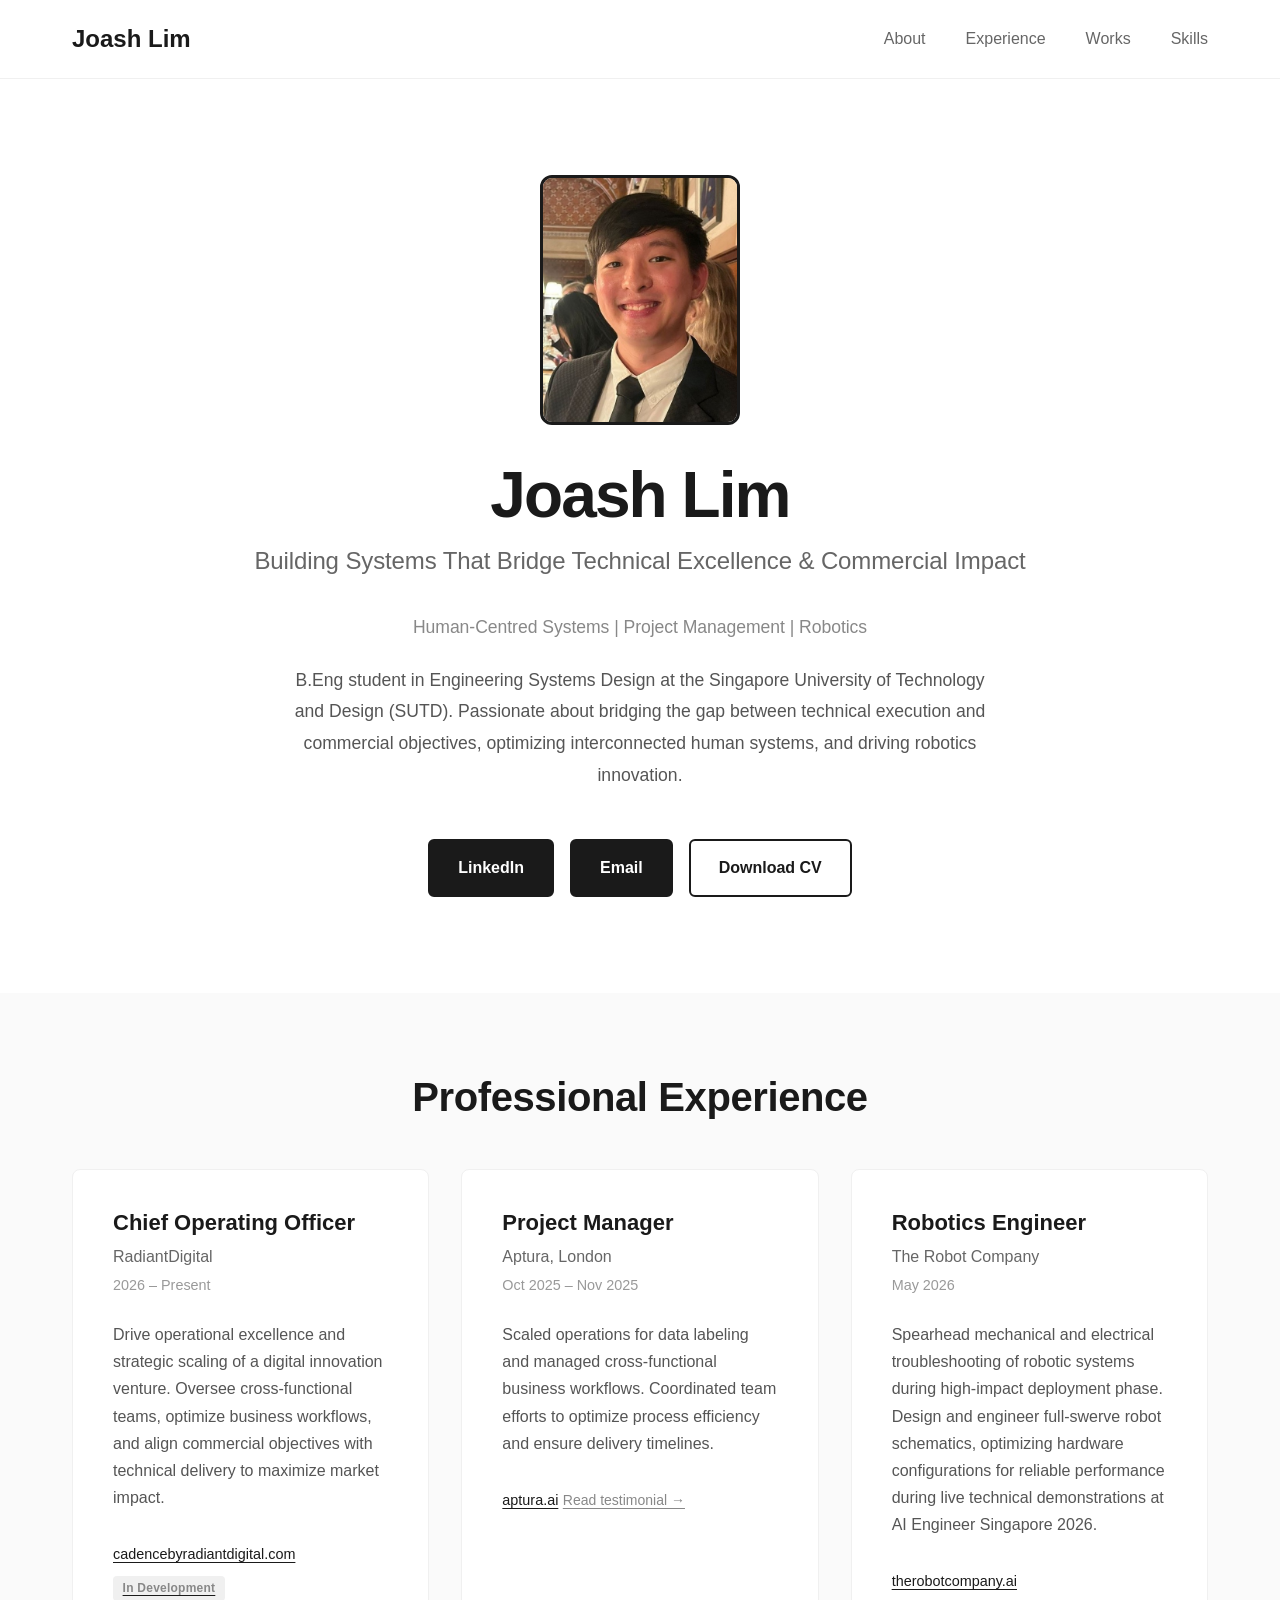
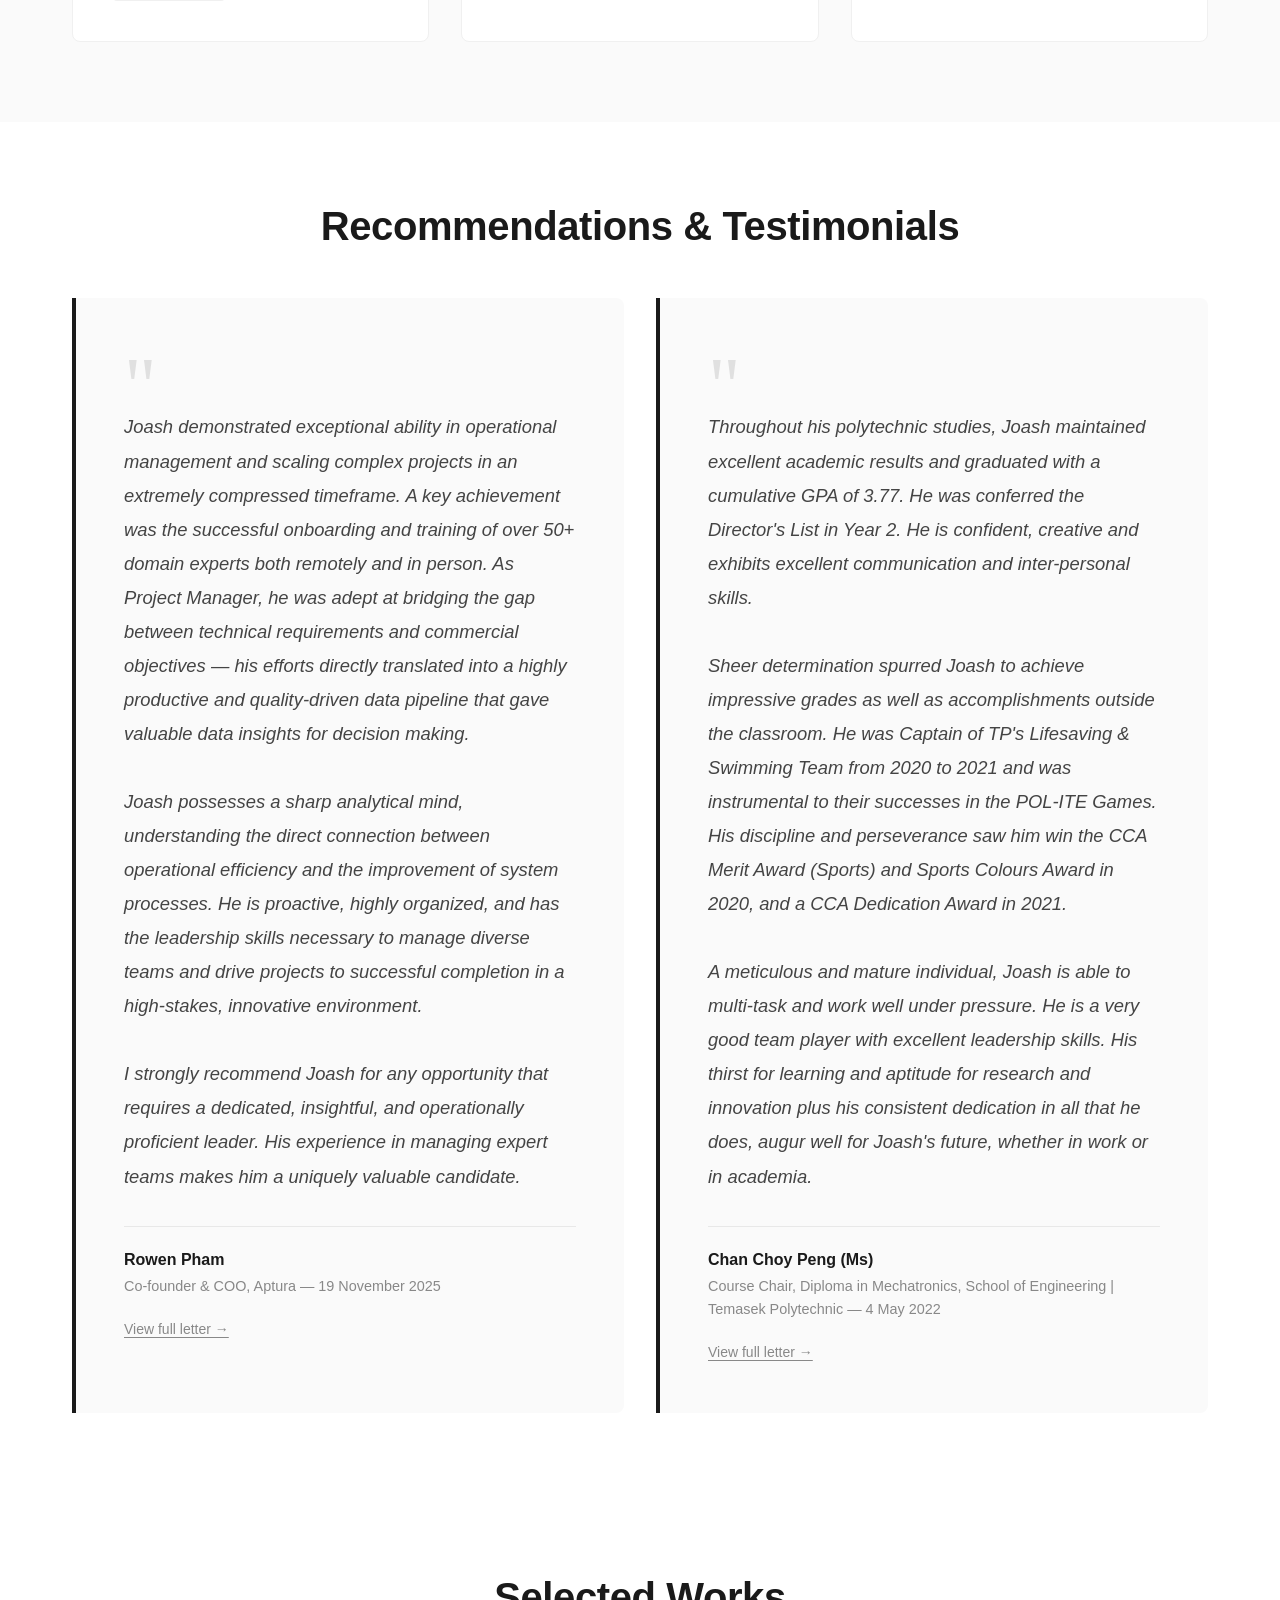
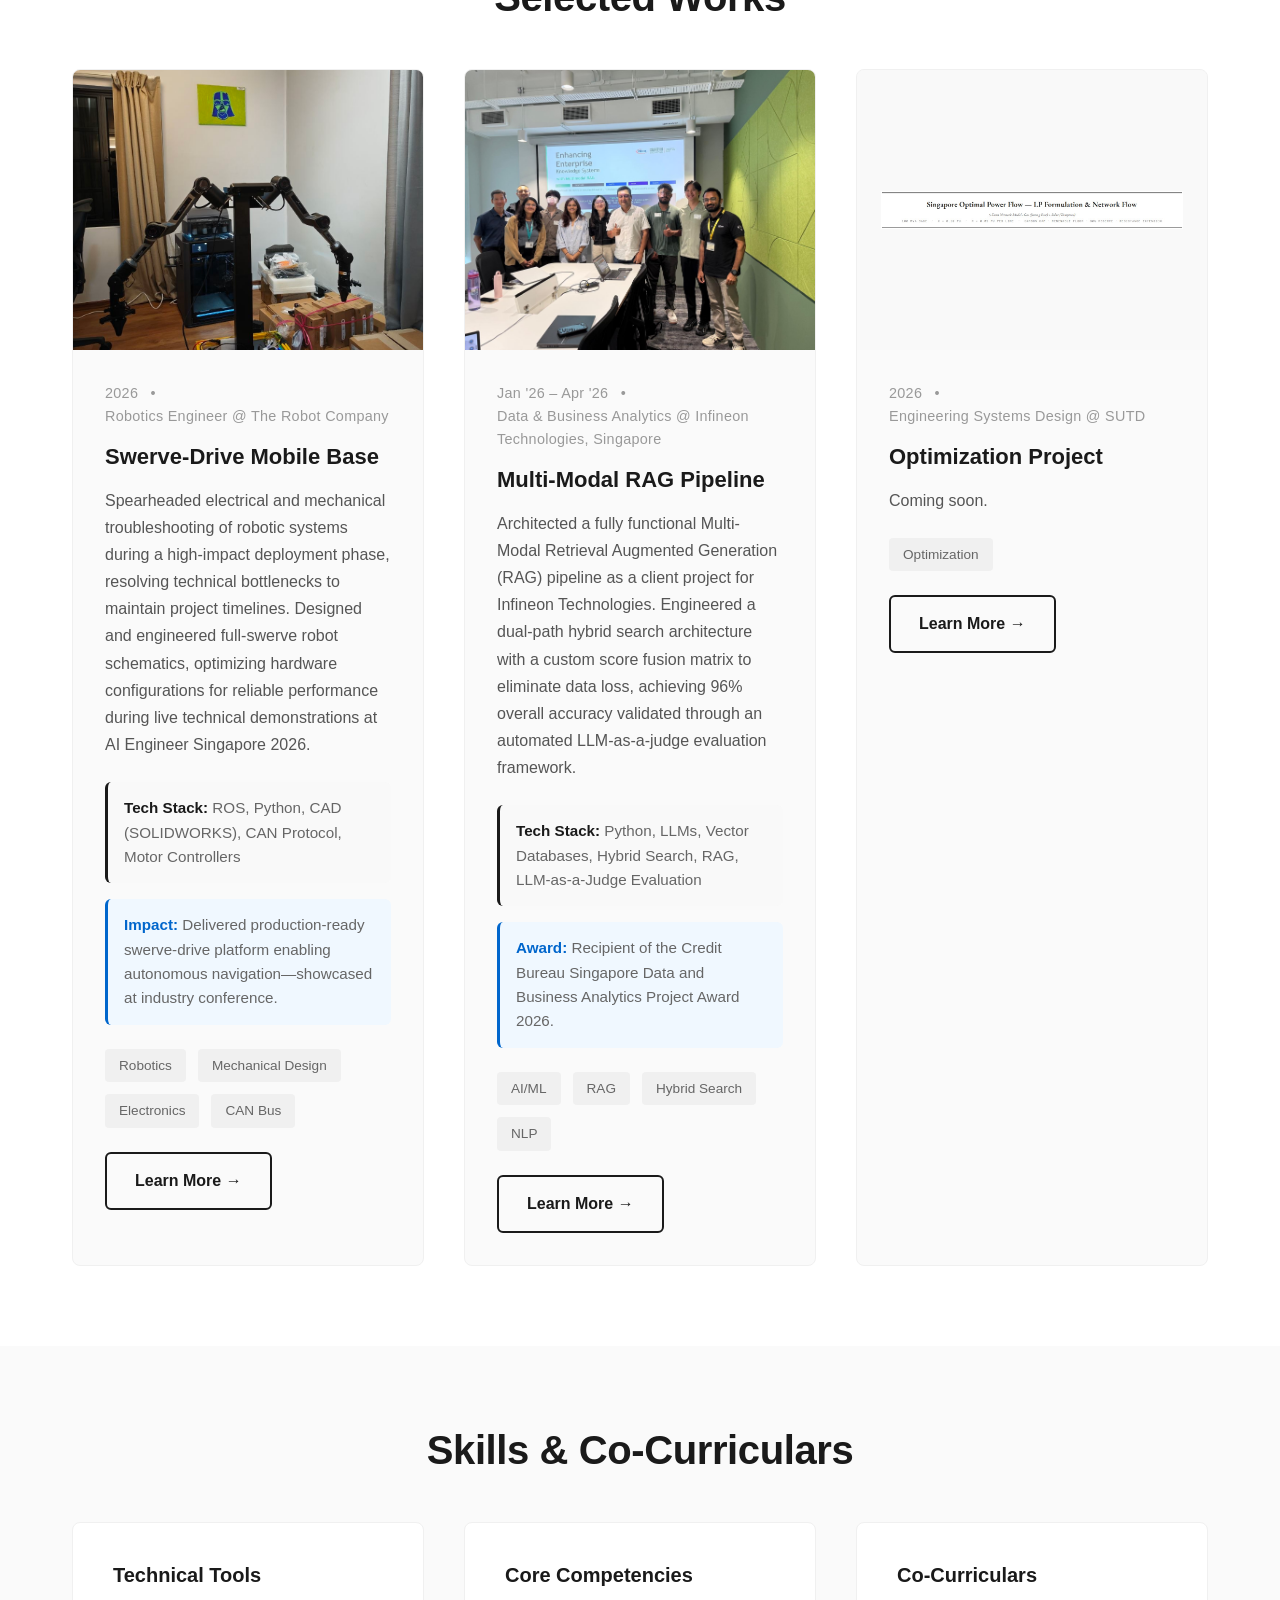
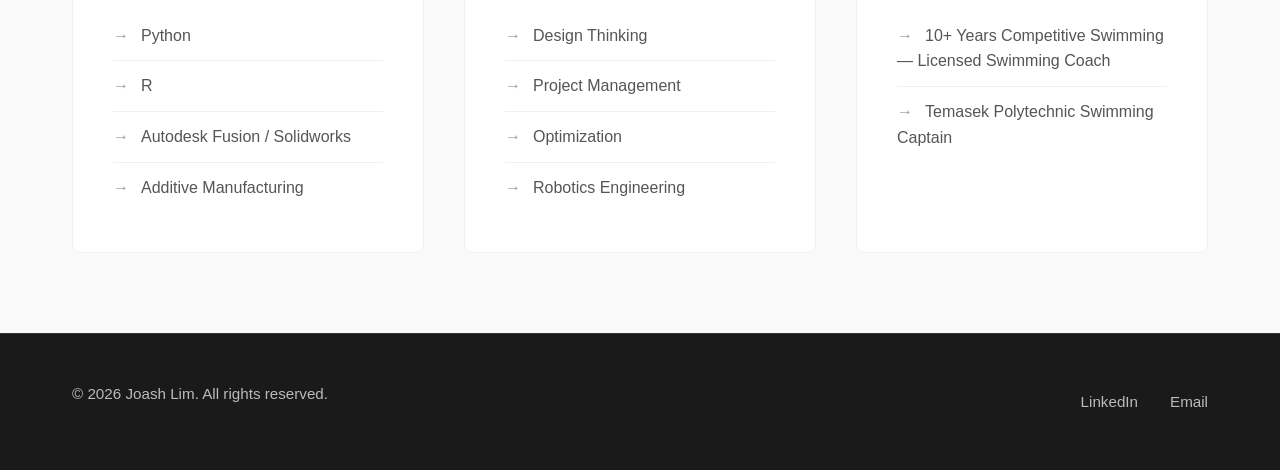
==== commit cc51061f: "2026" ====
--- a/index.html
+++ b/index.html
@@ -150,7 +150,7 @@
                     </div>
                     <div class="portfolio-content">
                         <div class="portfolio-meta">
-                            <span class="meta-item">2025</span>
+                            <span class="meta-item">2026</span>
                             <span class="meta-separator">•</span>
                             <span class="meta-item">Robotics Engineer @ The Robot Company</span>
                         </div>
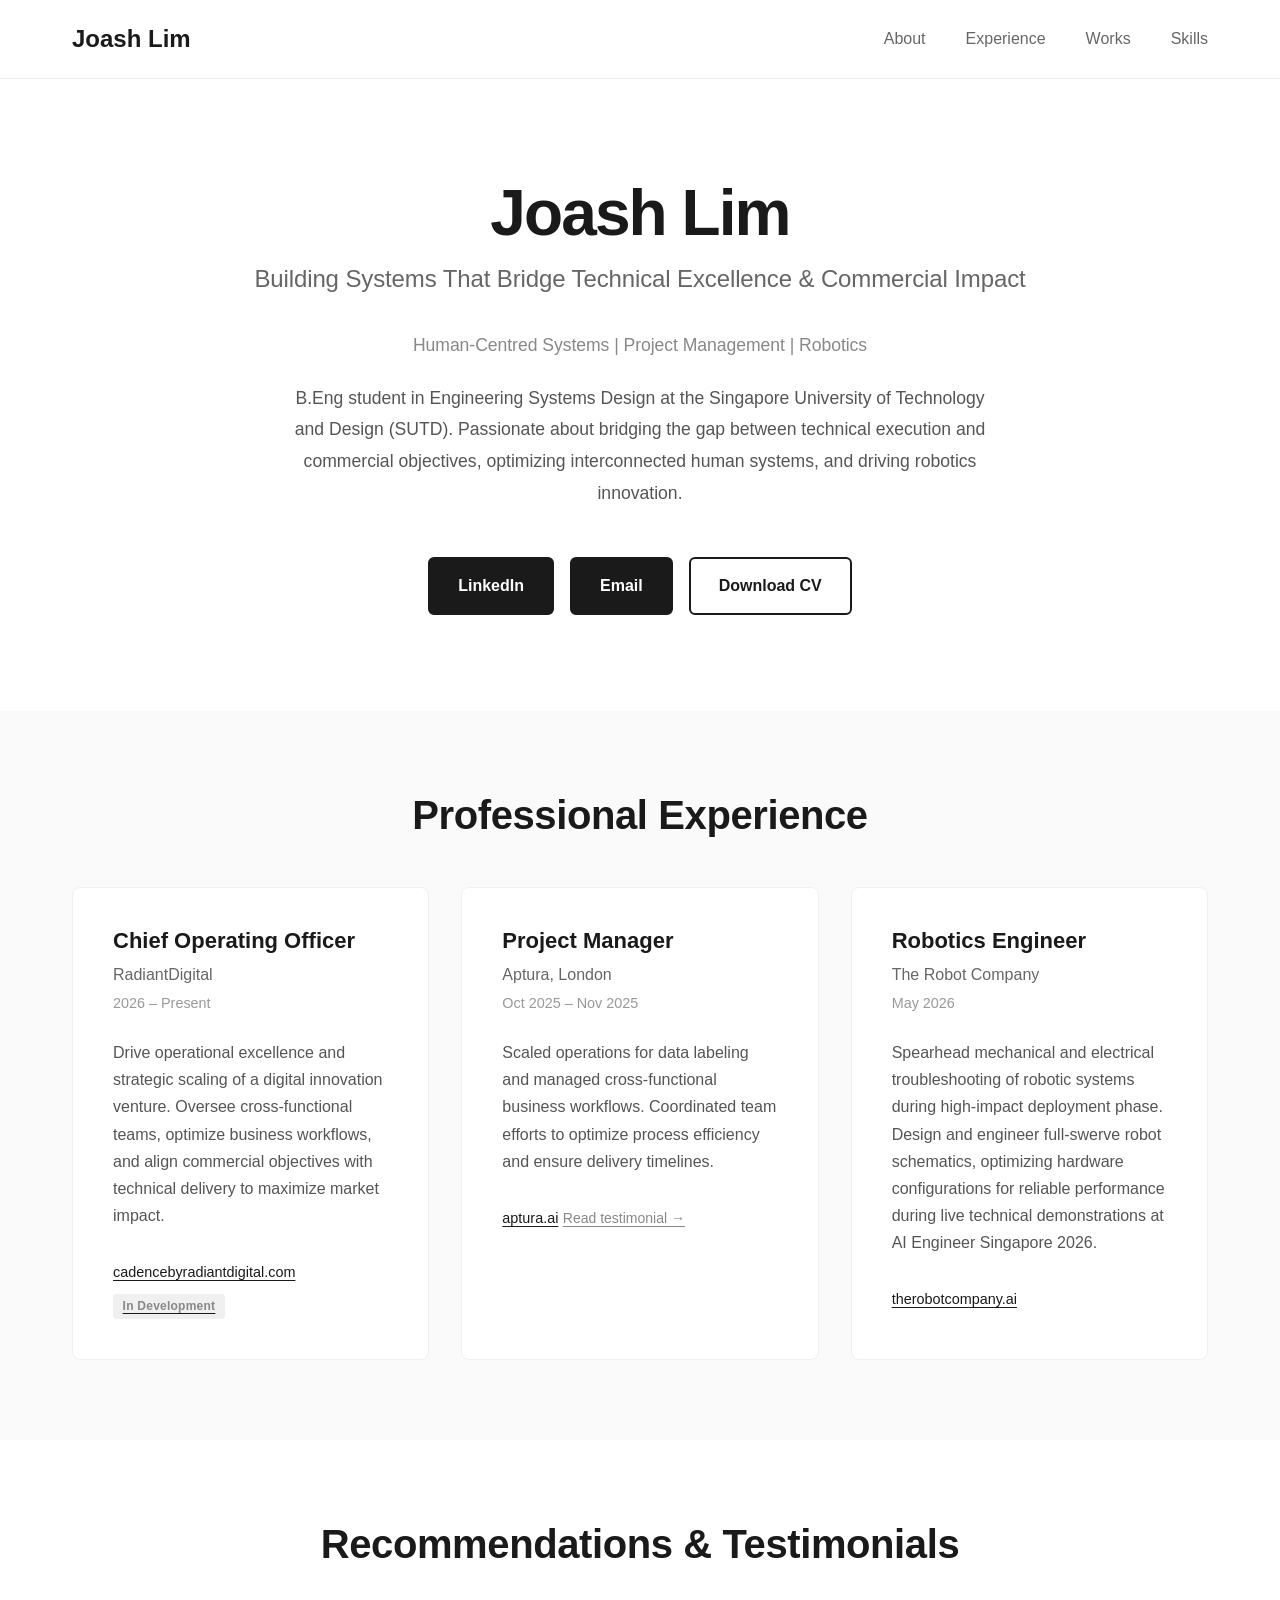
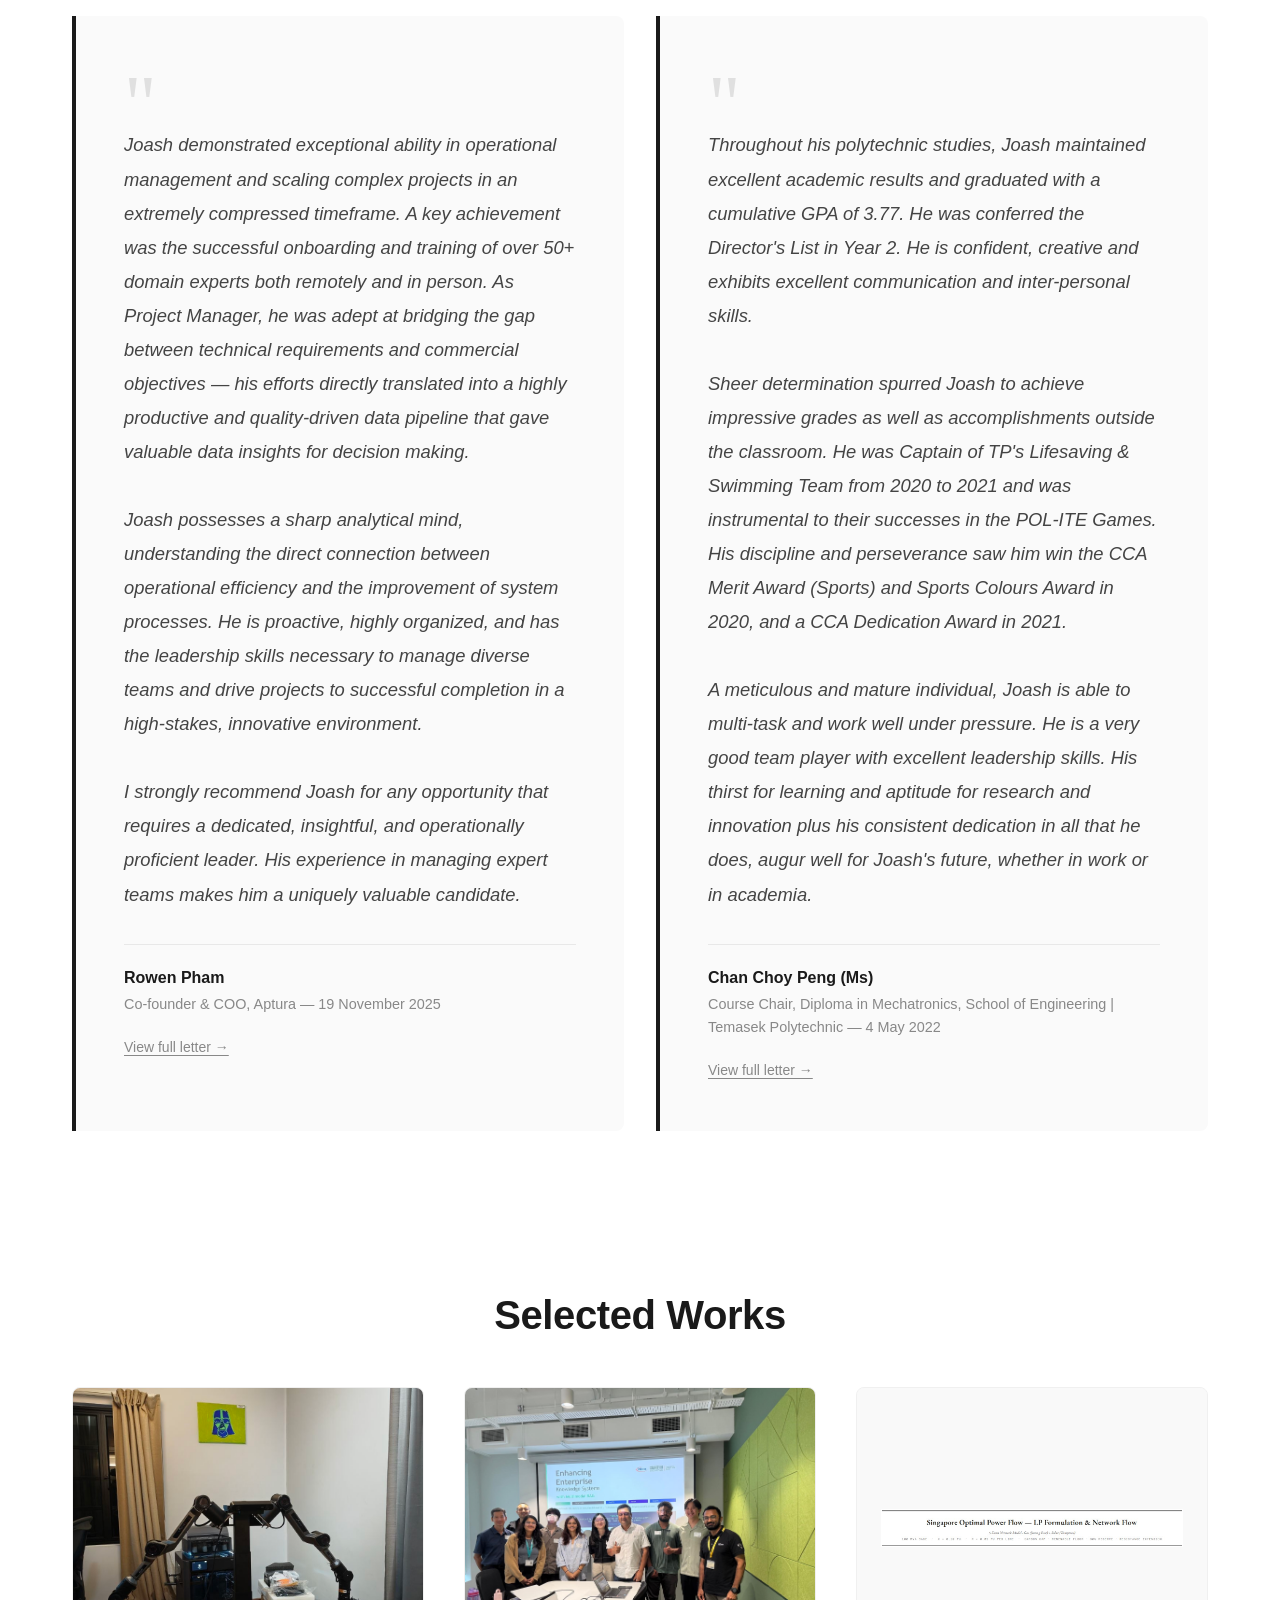
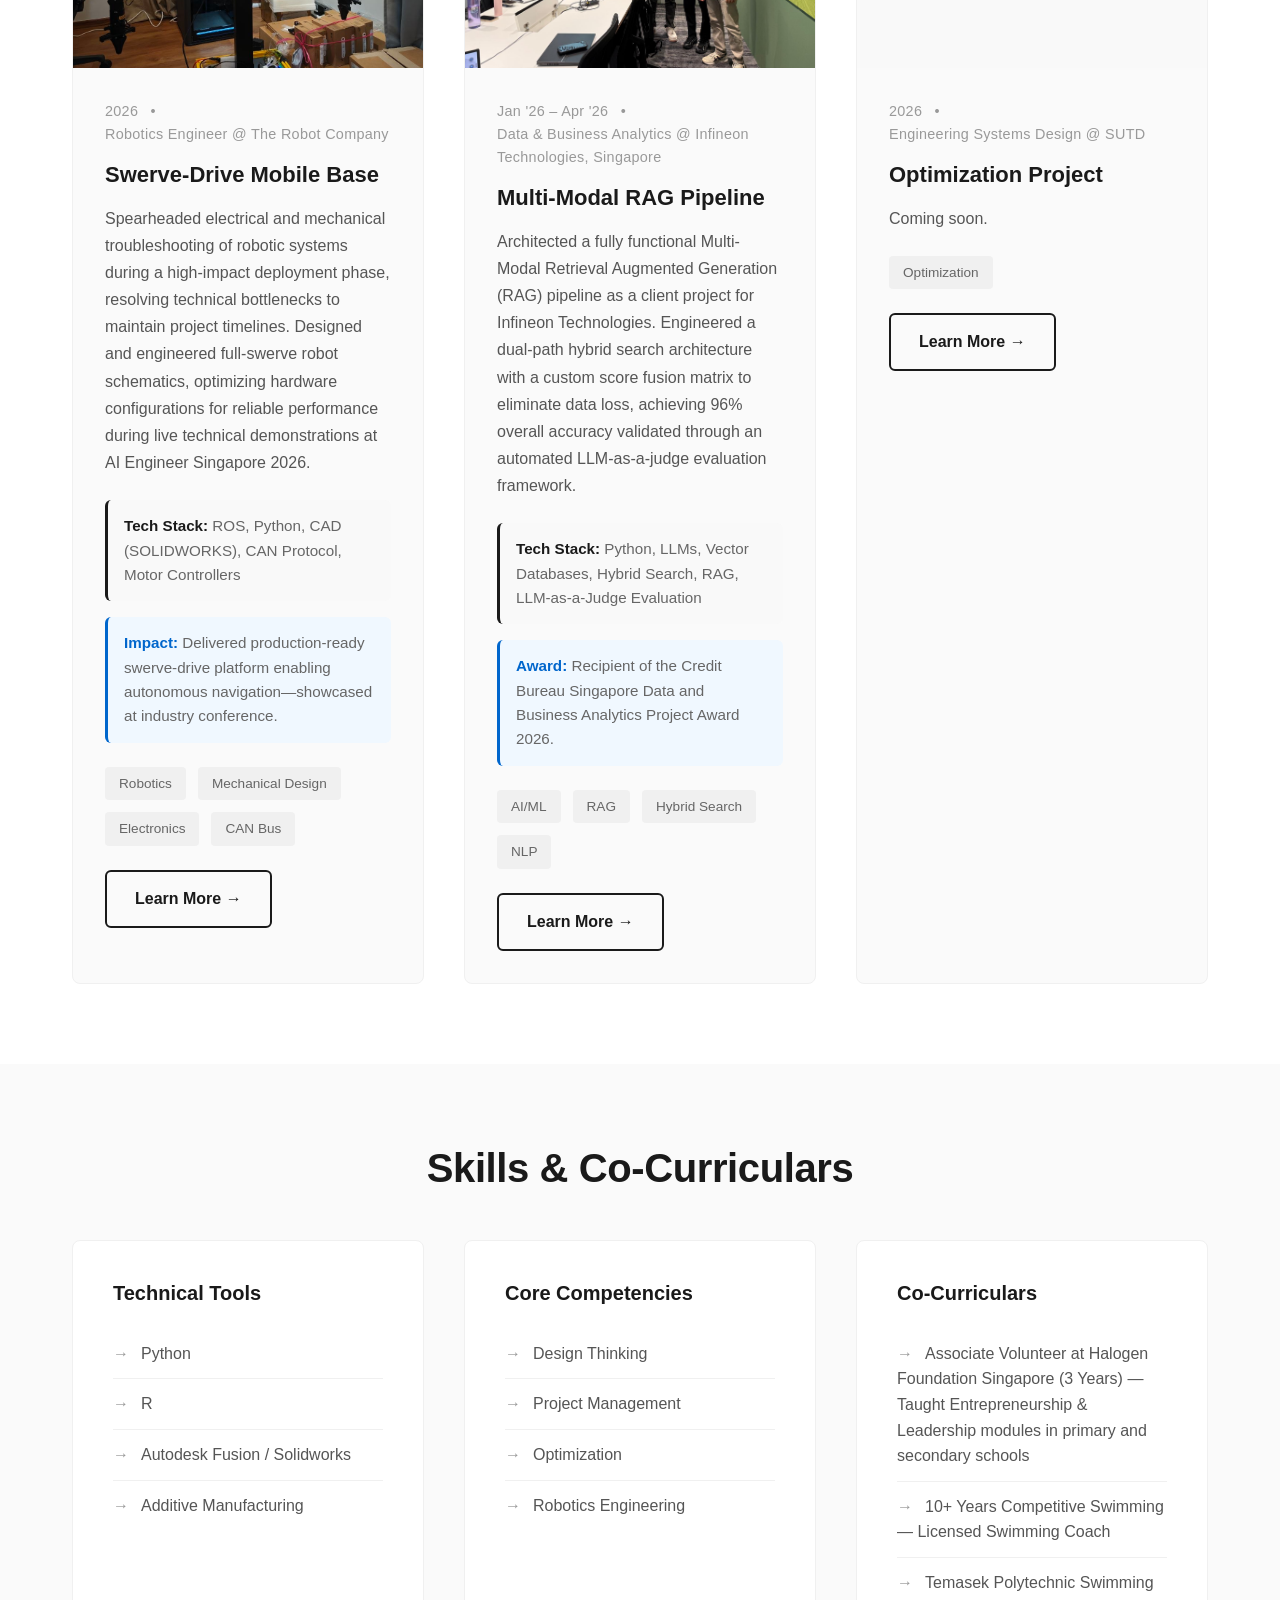
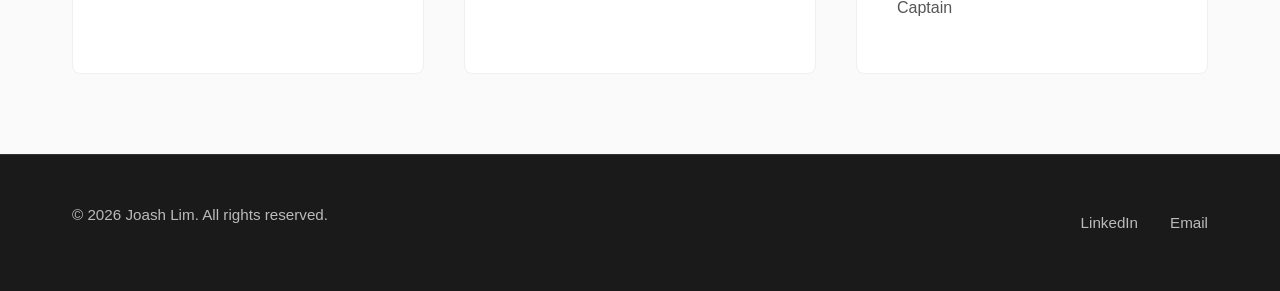
==== commit b476fd67: "Remove profile photo, add optimization details and Halogen volunteering Co-Authored-By: Claude Opus " ====
--- a/index.html
+++ b/index.html
@@ -24,9 +24,6 @@
     <!-- Hero Section -->
     <header id="about" class="hero">
         <div class="hero-container">
-            <div class="hero-photo-wrapper">
-                <img src="assets/images/profile.jpg" alt="Joash Lim" class="hero-photo">
-            </div>
             <h1 class="hero-name">Joash Lim</h1>
             <p class="hero-tagline">Building Systems That Bridge Technical Excellence & Commercial Impact</p>
             <p class="hero-subtitle">Human-Centred Systems | Project Management | Robotics</p>
@@ -265,6 +262,7 @@
                 <article class="skills-card">
                     <h3 class="skills-category">Co-Curriculars</h3>
                     <ul class="skills-list">
+                        <li>Associate Volunteer at Halogen Foundation Singapore (3 Years) — Taught Entrepreneurship & Leadership modules in primary and secondary schools</li>
                         <li>10+ Years Competitive Swimming — Licensed Swimming Coach</li>
                         <li>Temasek Polytechnic Swimming Captain</li>
                     </ul>
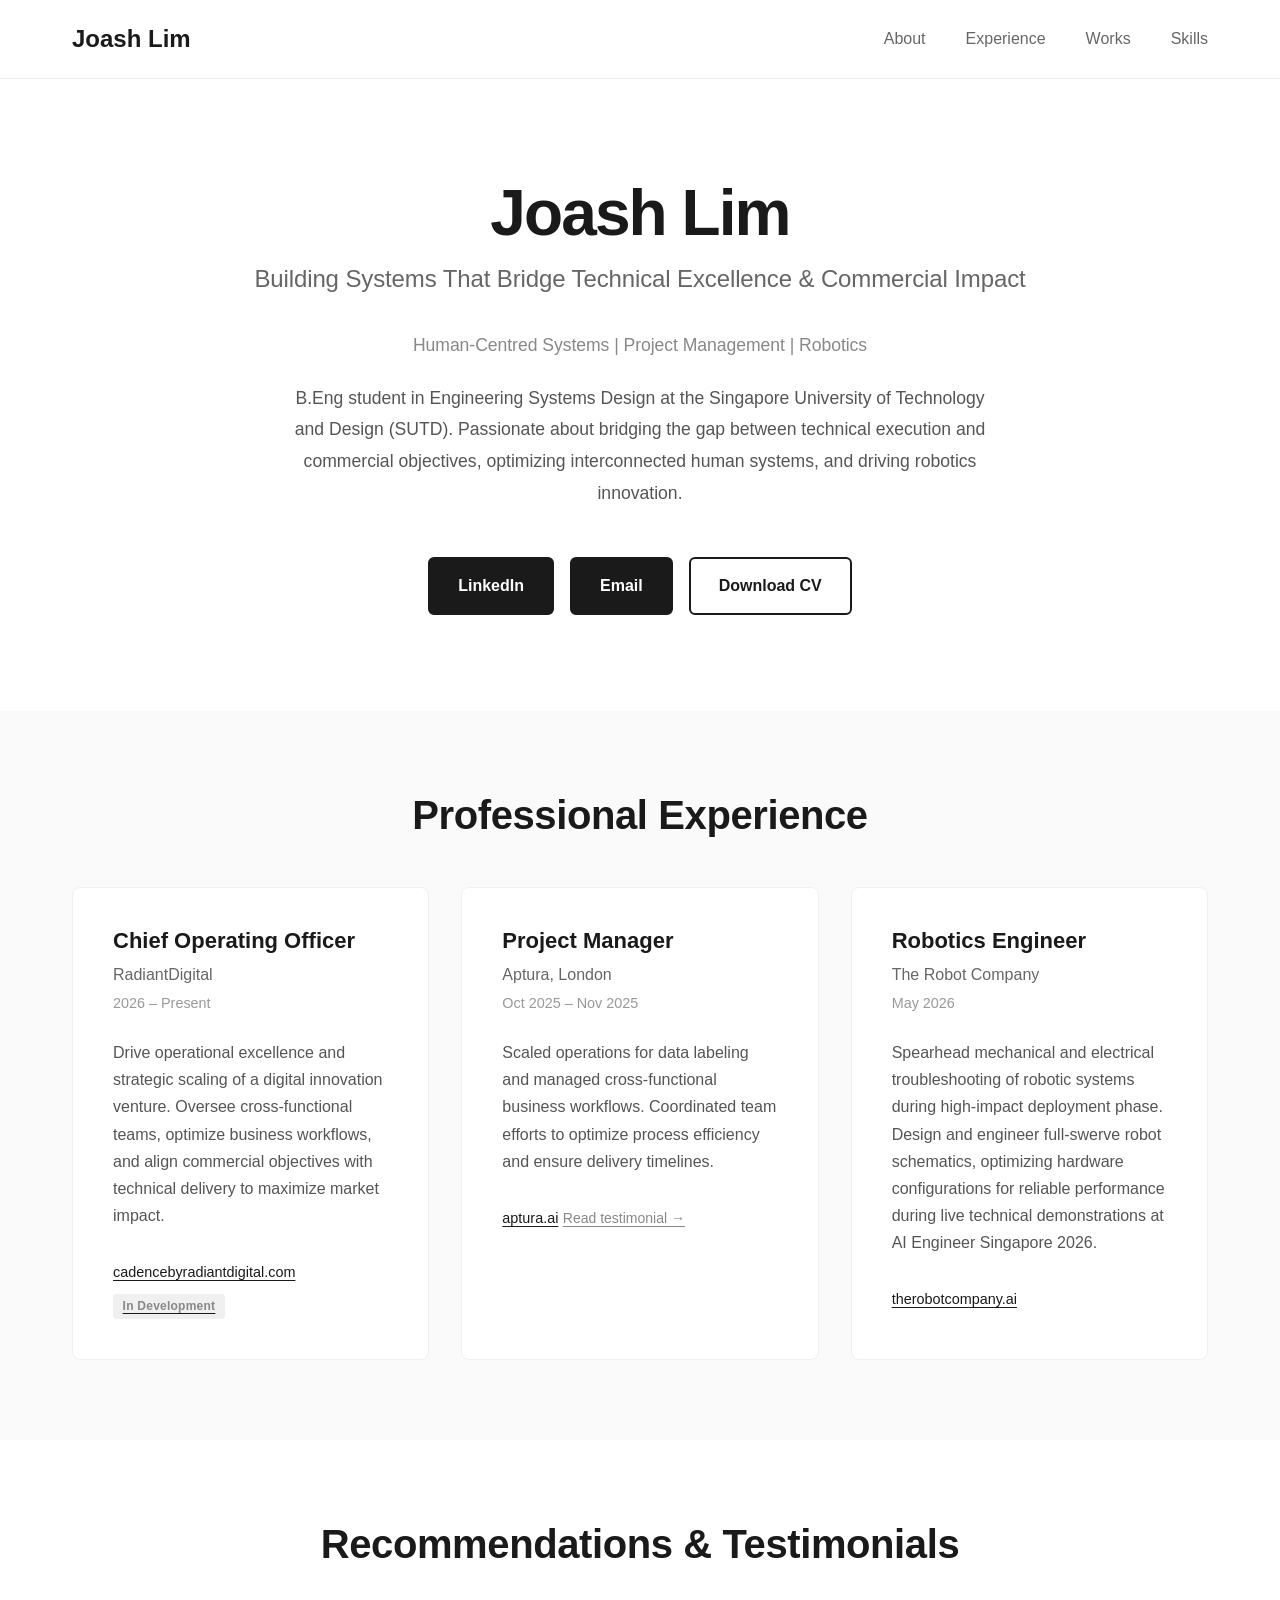
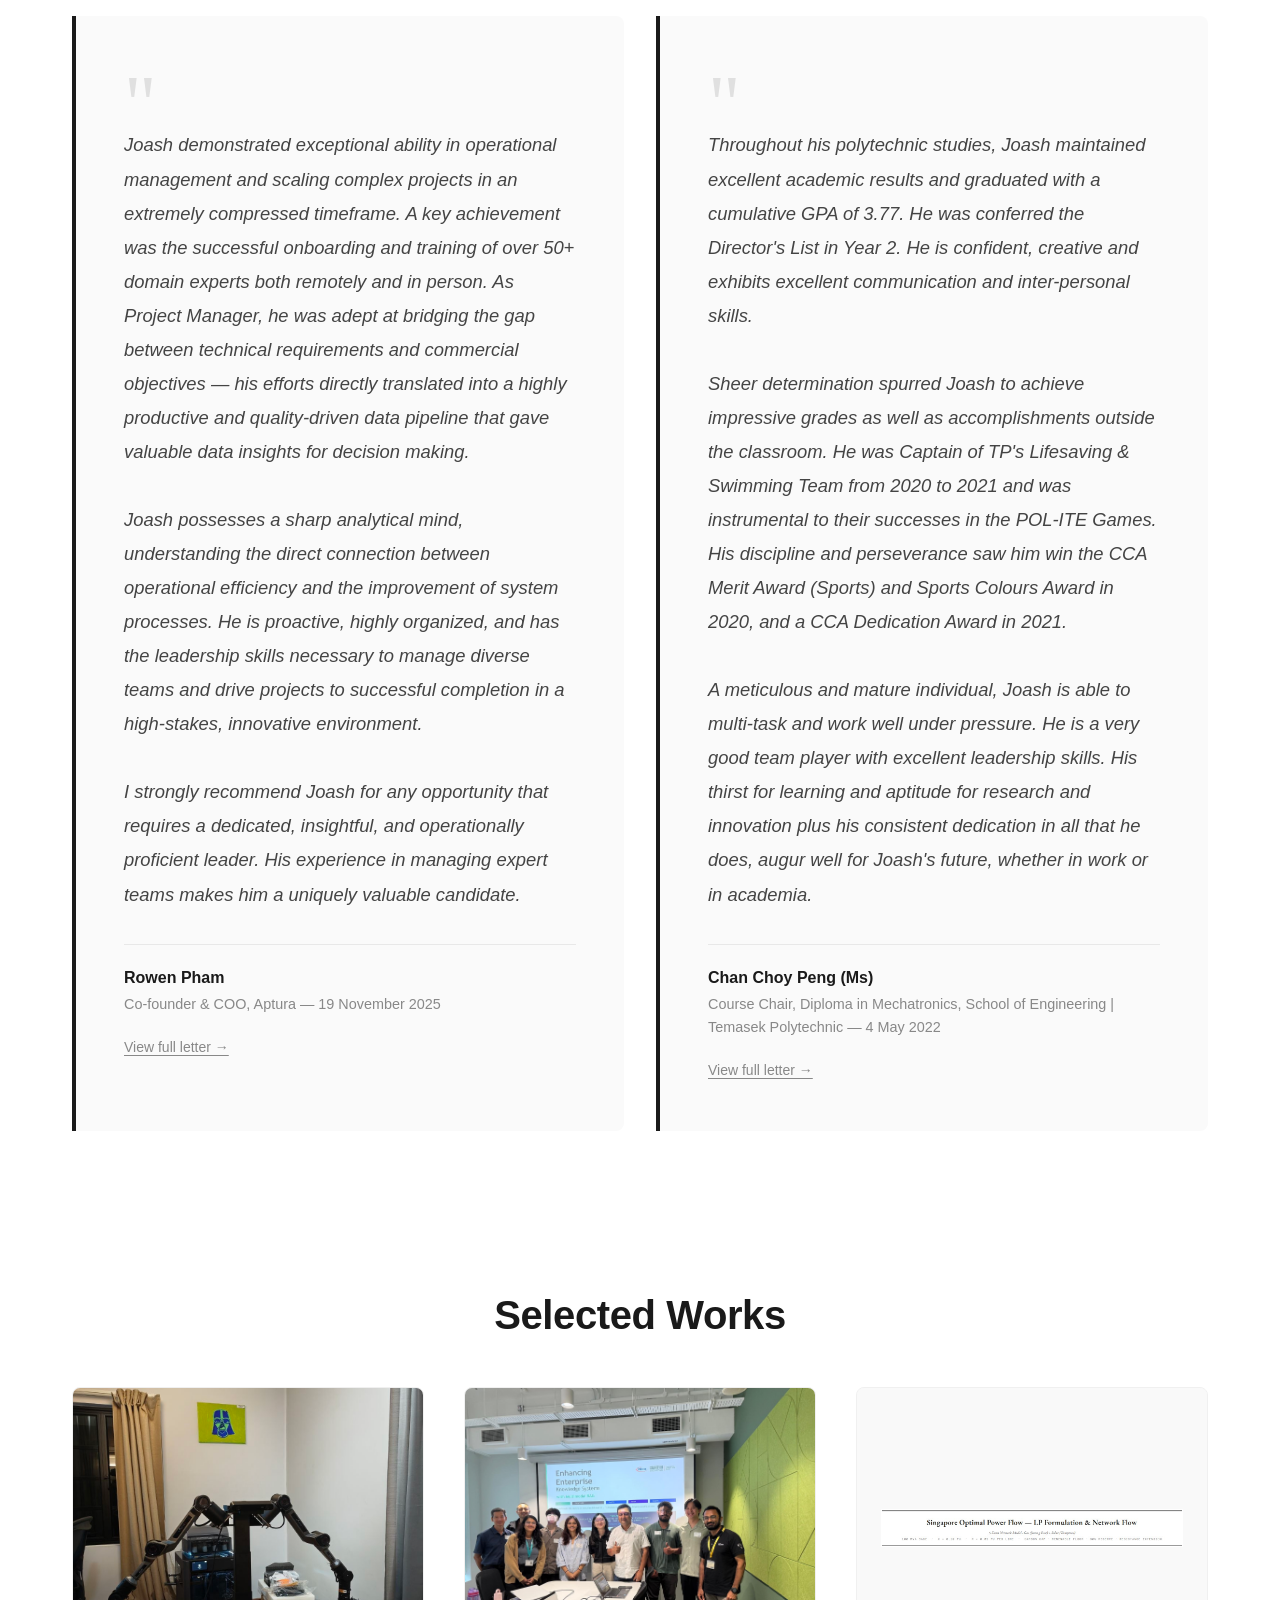
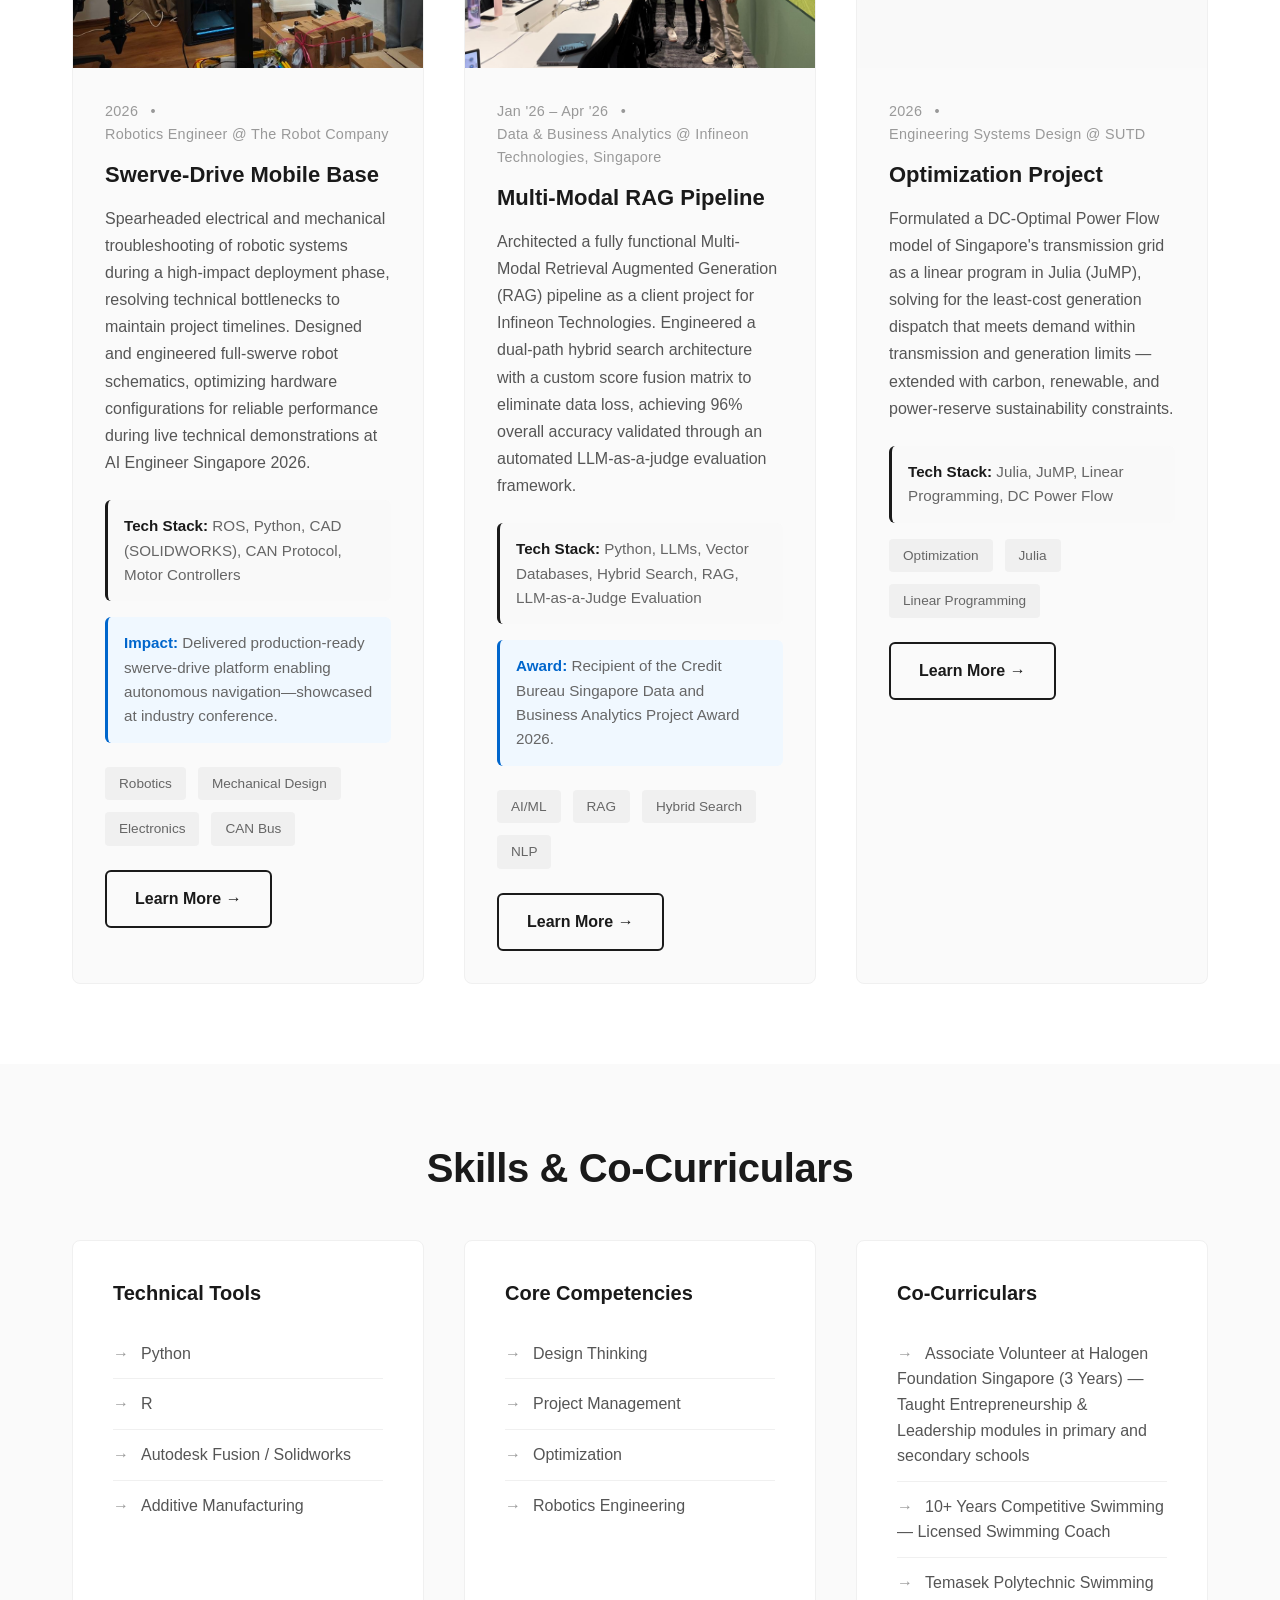
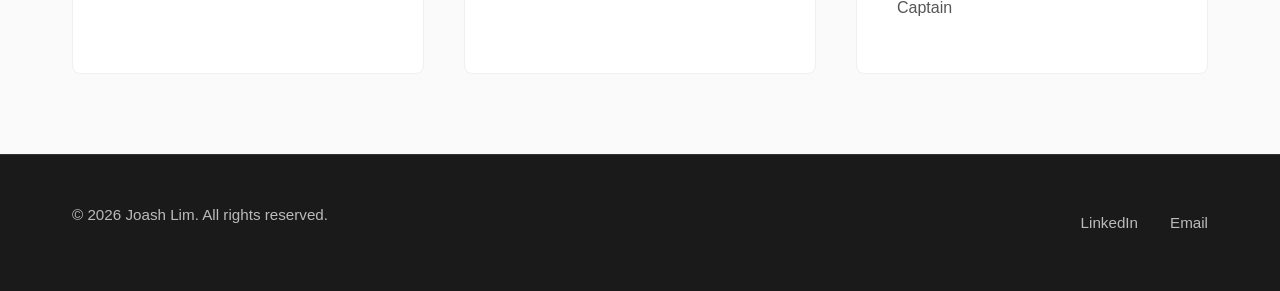
==== commit aa69d80b: "Add technical approach and tech stack to optimization project Co-Authored-By: Claude Opus 4.8 <norep" ====
--- a/index.html
+++ b/index.html
@@ -221,10 +221,15 @@
                         </div>
                         <h3 class="portfolio-title">Optimization Project</h3>
                         <p class="portfolio-description">
-                            Coming soon.
+                            Formulated a DC-Optimal Power Flow model of Singapore's transmission grid as a linear program in Julia (JuMP), solving for the least-cost generation dispatch that meets demand within transmission and generation limits — extended with carbon, renewable, and power-reserve sustainability constraints.
                         </p>
+                        <div class="portfolio-tech">
+                            <strong>Tech Stack:</strong> Julia, JuMP, Linear Programming, DC Power Flow
+                        </div>
                         <div class="portfolio-tags">
                             <span class="tag">Optimization</span>
+                            <span class="tag">Julia</span>
+                            <span class="tag">Linear Programming</span>
                         </div>
                         <a href="optimization.html" class="btn btn-secondary learn-more-btn">Learn More →</a>
                     </div>
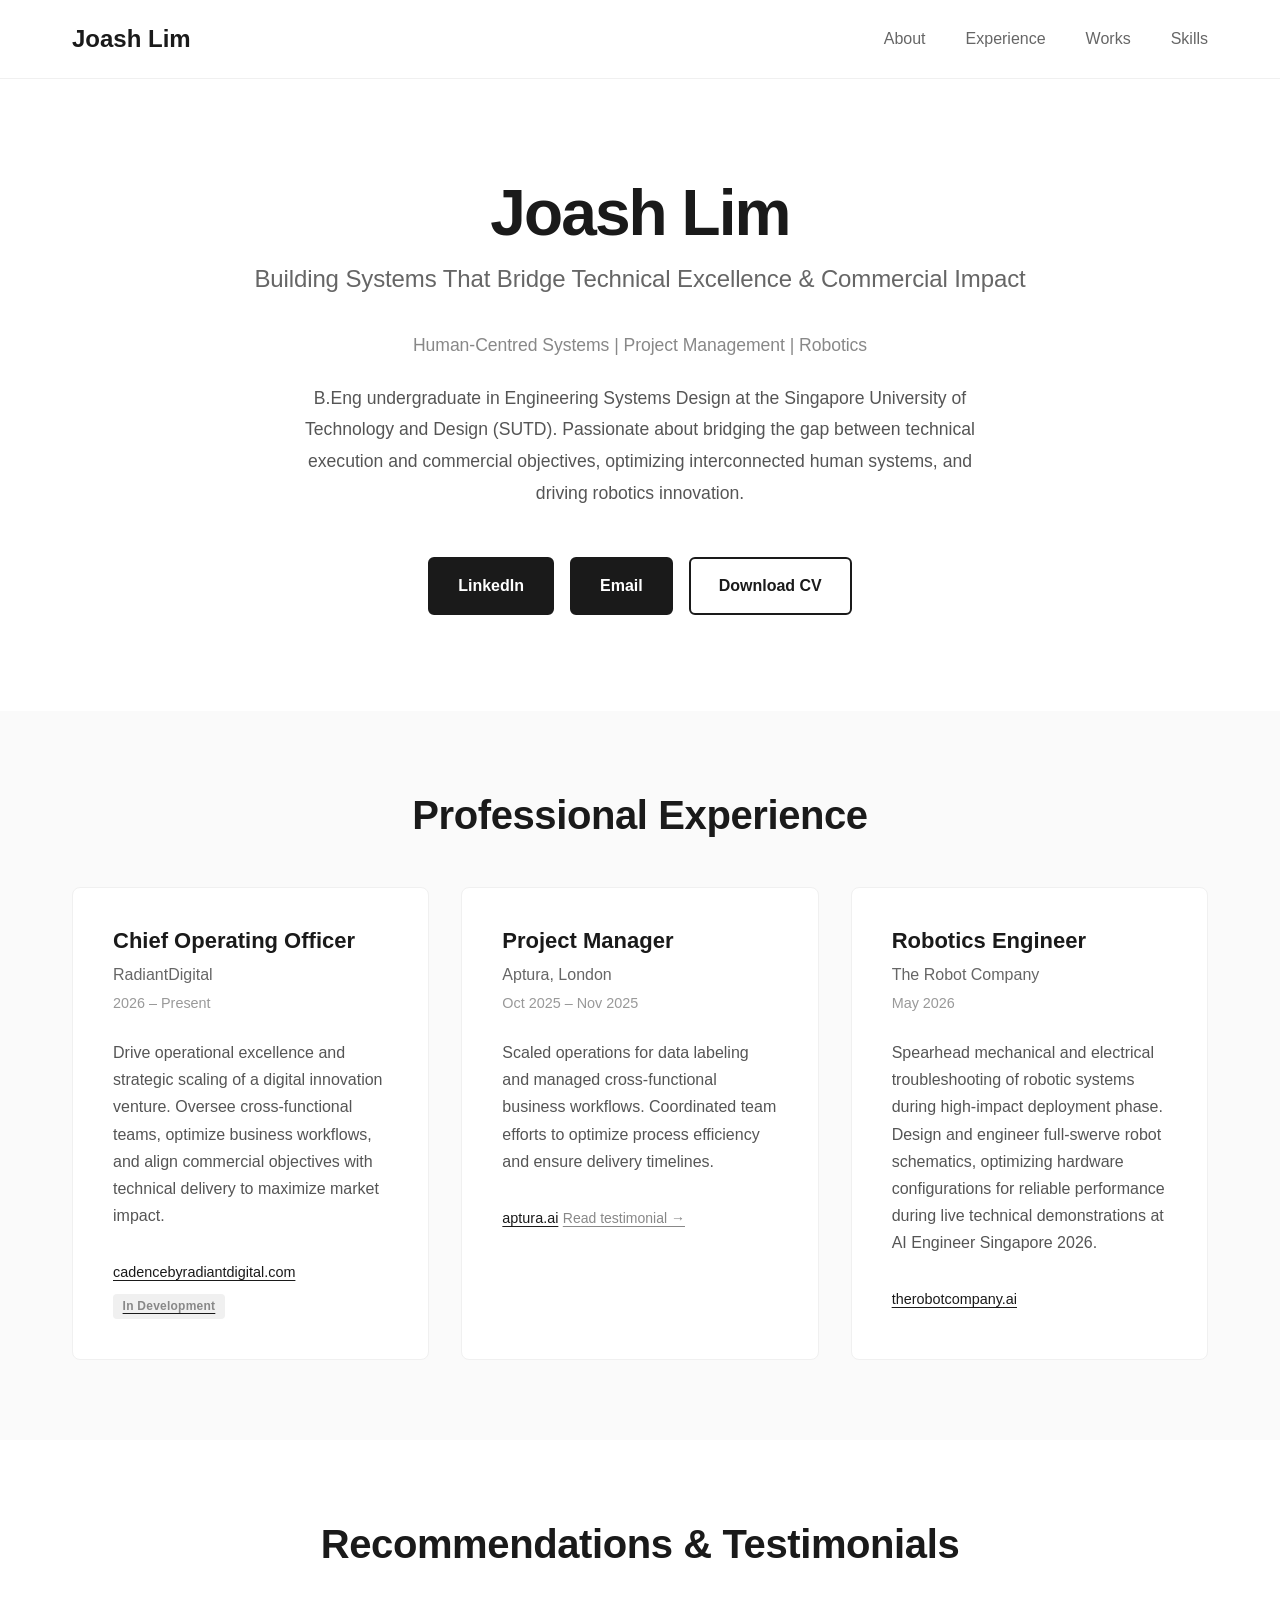
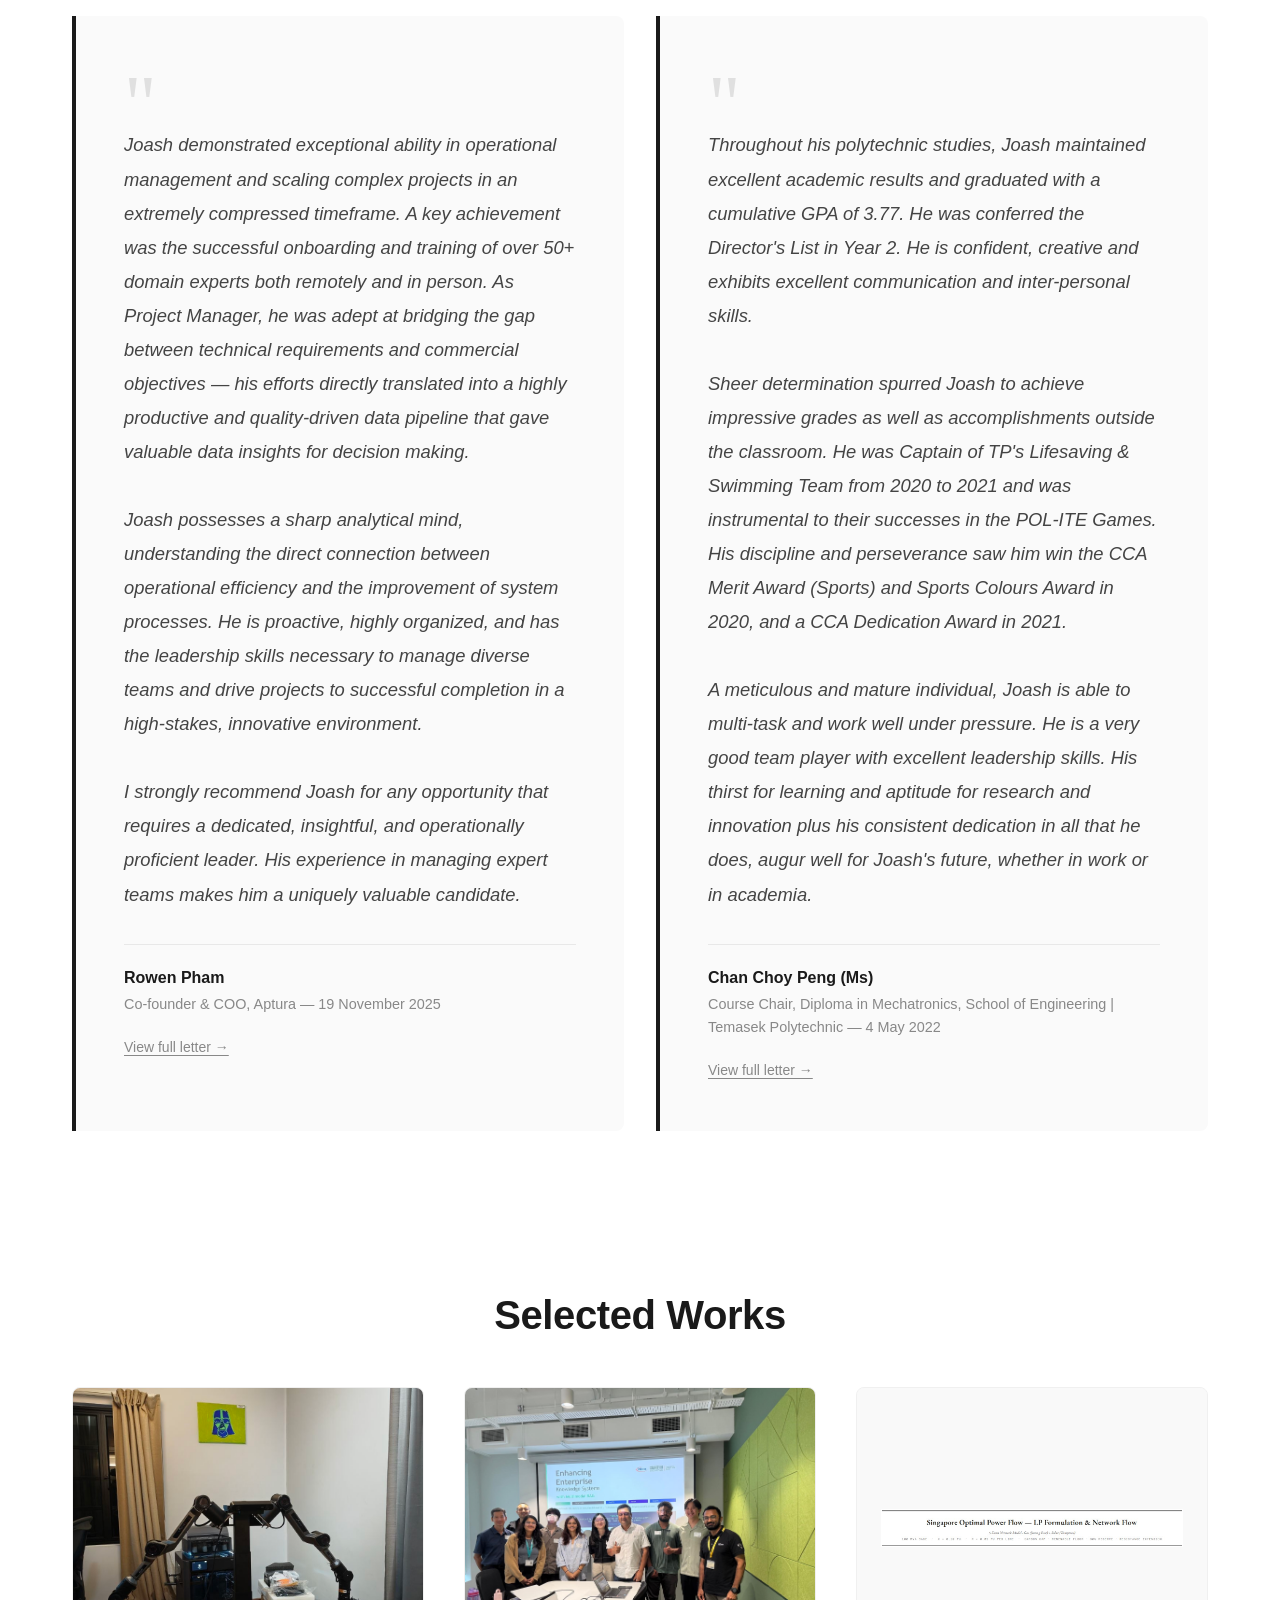
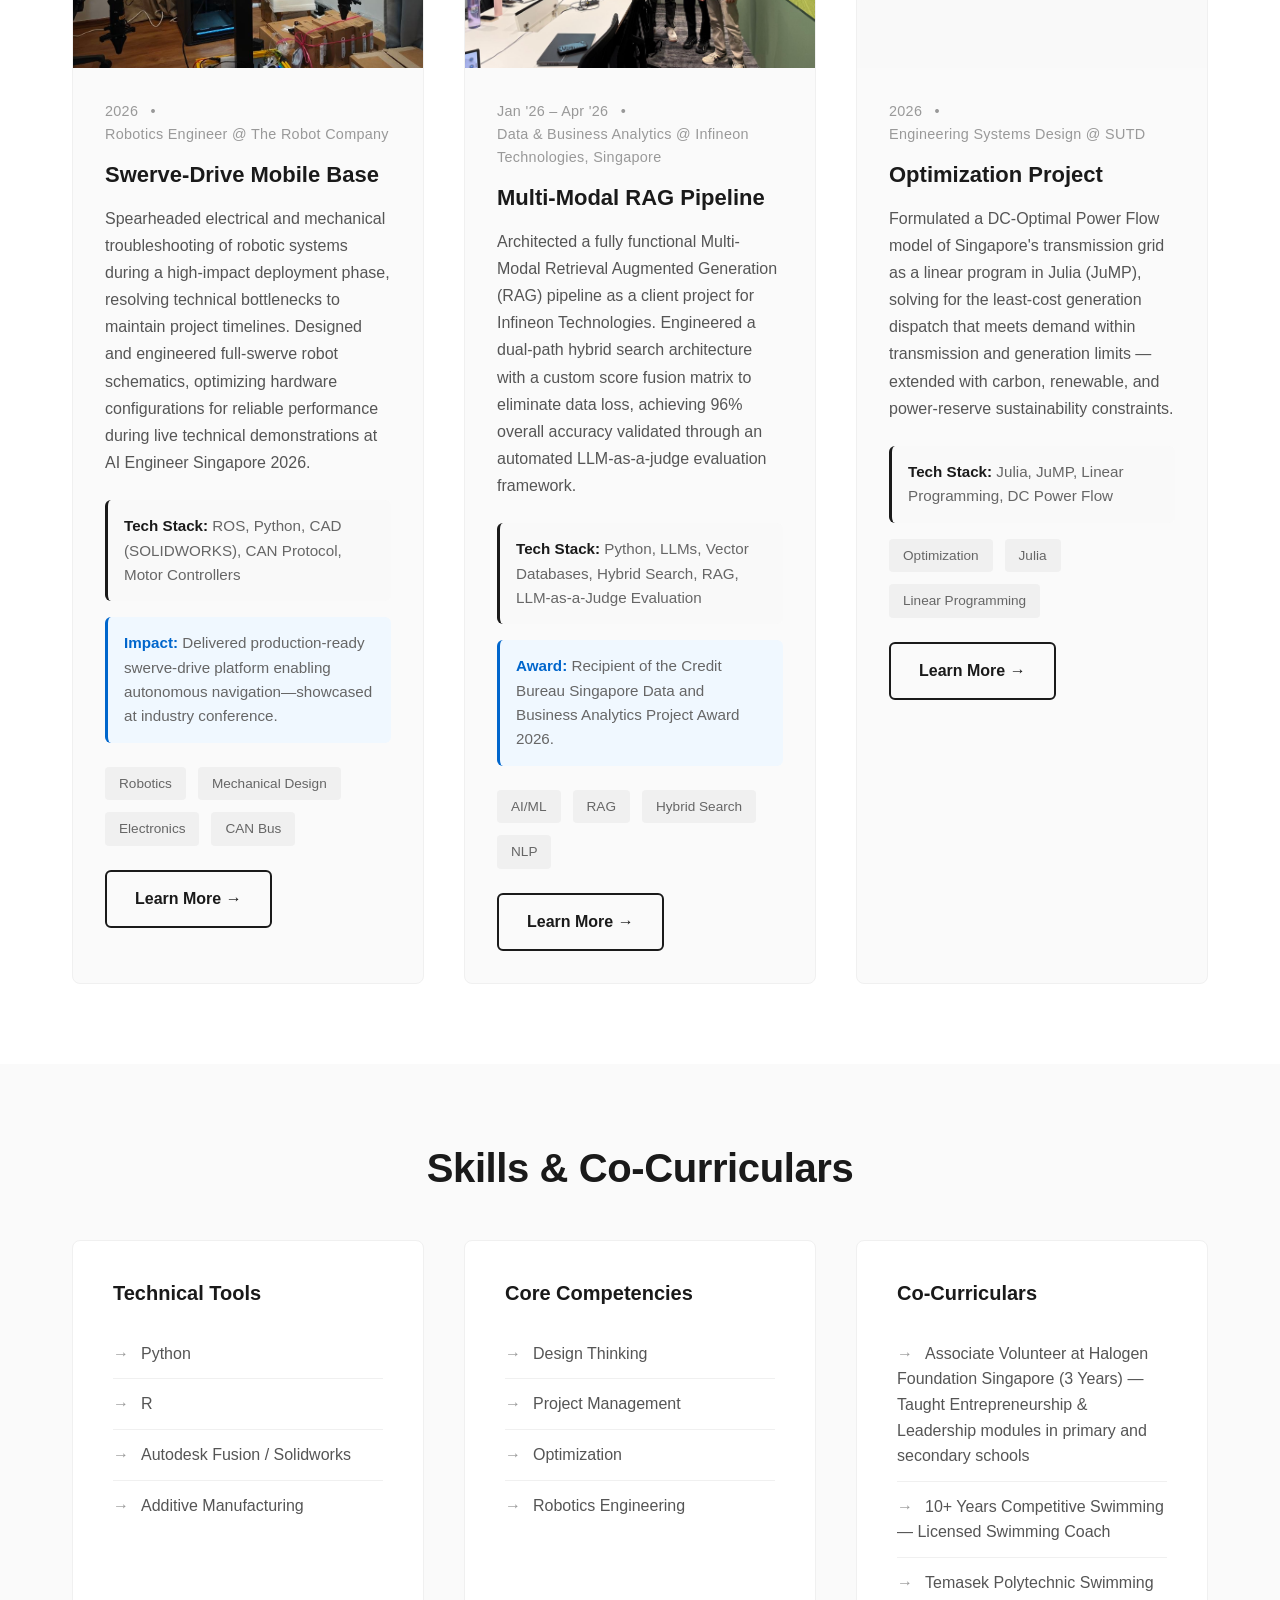
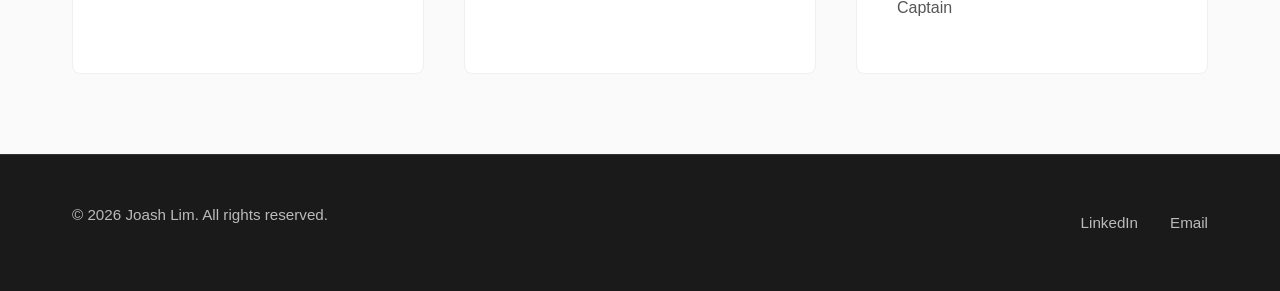
==== commit 7dabfa97: "Change "student" to "undergraduate" Co-Authored-By: Claude Opus 4.8 <noreply@anthropic.com>" ====
--- a/index.html
+++ b/index.html
@@ -4,7 +4,7 @@
     <meta charset="UTF-8">
     <meta name="viewport" content="width=device-width, initial-scale=1.0">
     <title>Joash Lim | Engineering Systems Design | Portfolio</title>
-    <meta name="description" content="Portfolio of Joash Lim - Engineering Systems Design student at SUTD with expertise in robotics, project management, and human-centered design.">
+    <meta name="description" content="Portfolio of Joash Lim - Engineering Systems Design undergraduate at SUTD with expertise in robotics, project management, and human-centered design.">
     <link rel="stylesheet" href="css/style.css">
 </head>
 <body>
@@ -28,7 +28,7 @@
             <p class="hero-tagline">Building Systems That Bridge Technical Excellence & Commercial Impact</p>
             <p class="hero-subtitle">Human-Centred Systems | Project Management | Robotics</p>
             <p class="hero-summary">
-                B.Eng student in Engineering Systems Design at the Singapore University of Technology and Design (SUTD). Passionate about bridging the gap between technical execution and commercial objectives, optimizing interconnected human systems, and driving robotics innovation.
+                B.Eng undergraduate in Engineering Systems Design at the Singapore University of Technology and Design (SUTD). Passionate about bridging the gap between technical execution and commercial objectives, optimizing interconnected human systems, and driving robotics innovation.
             </p>
             
             <!-- Contact Links -->
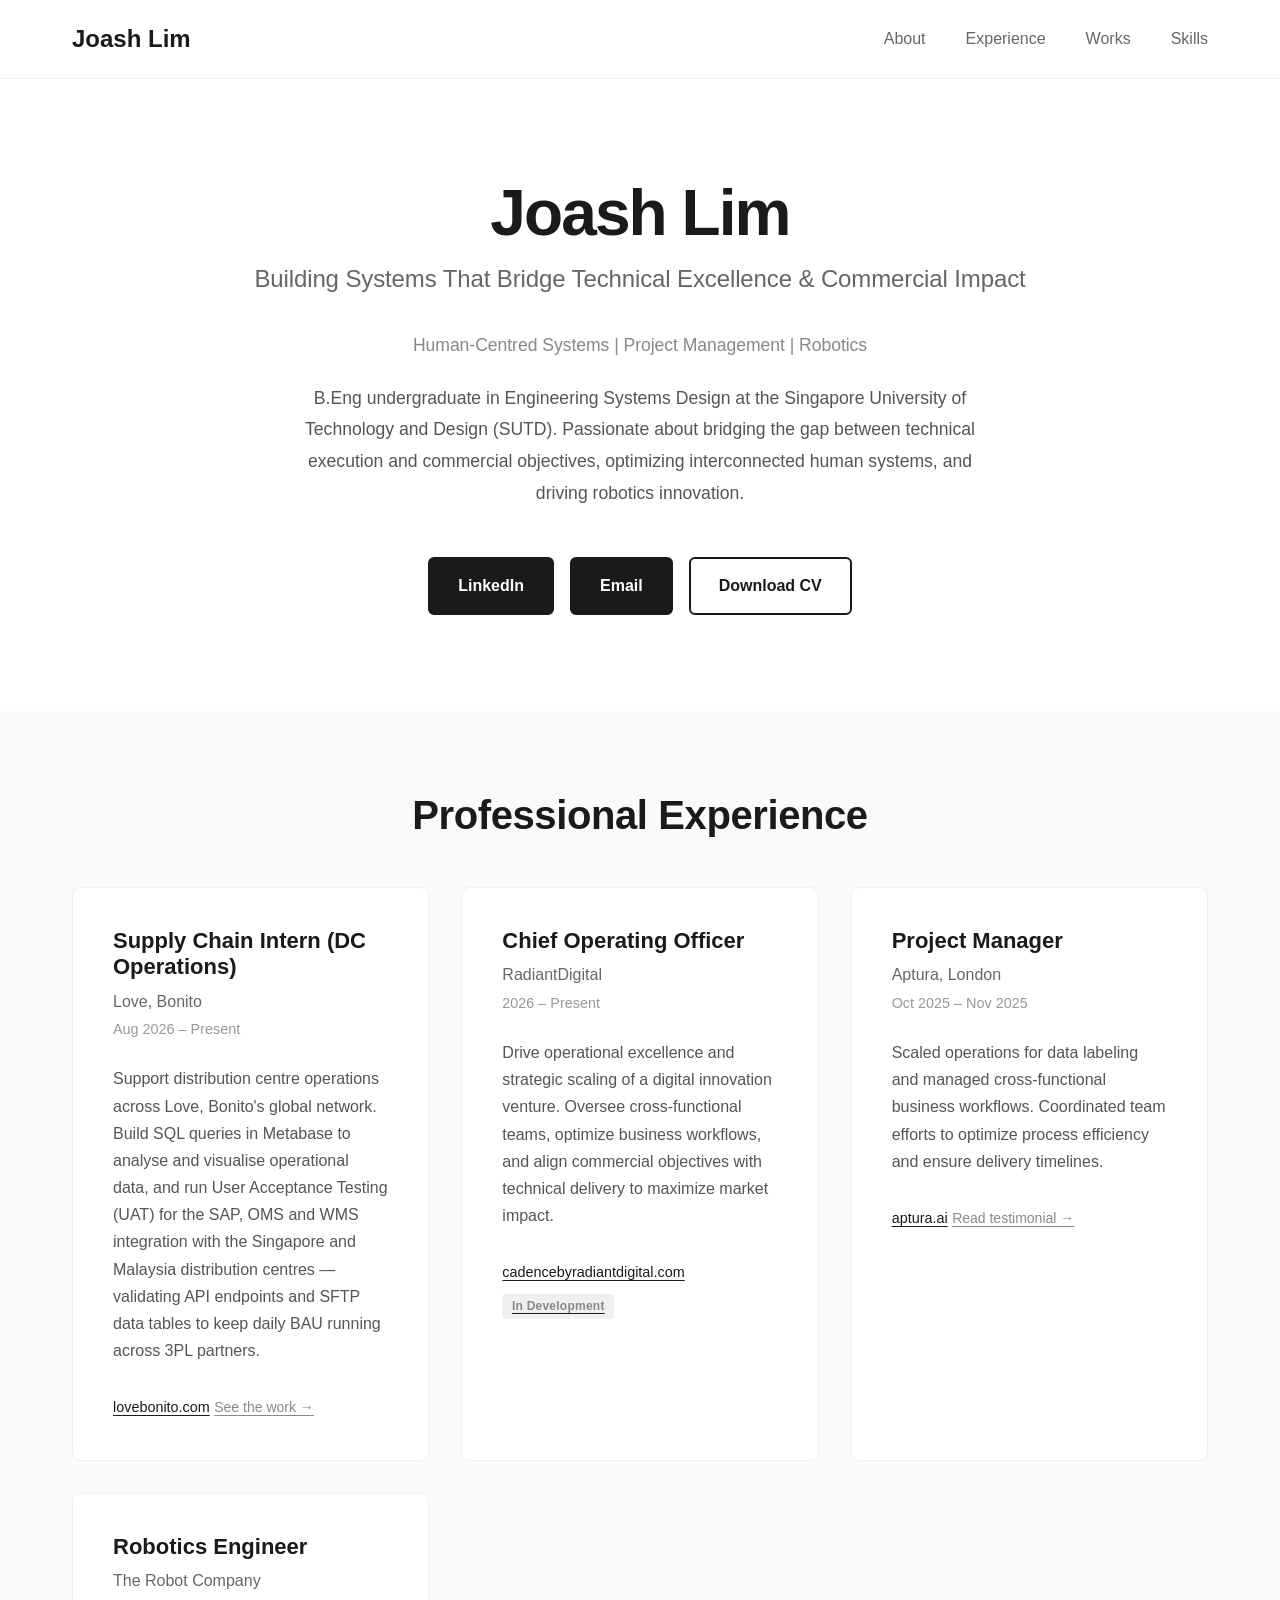
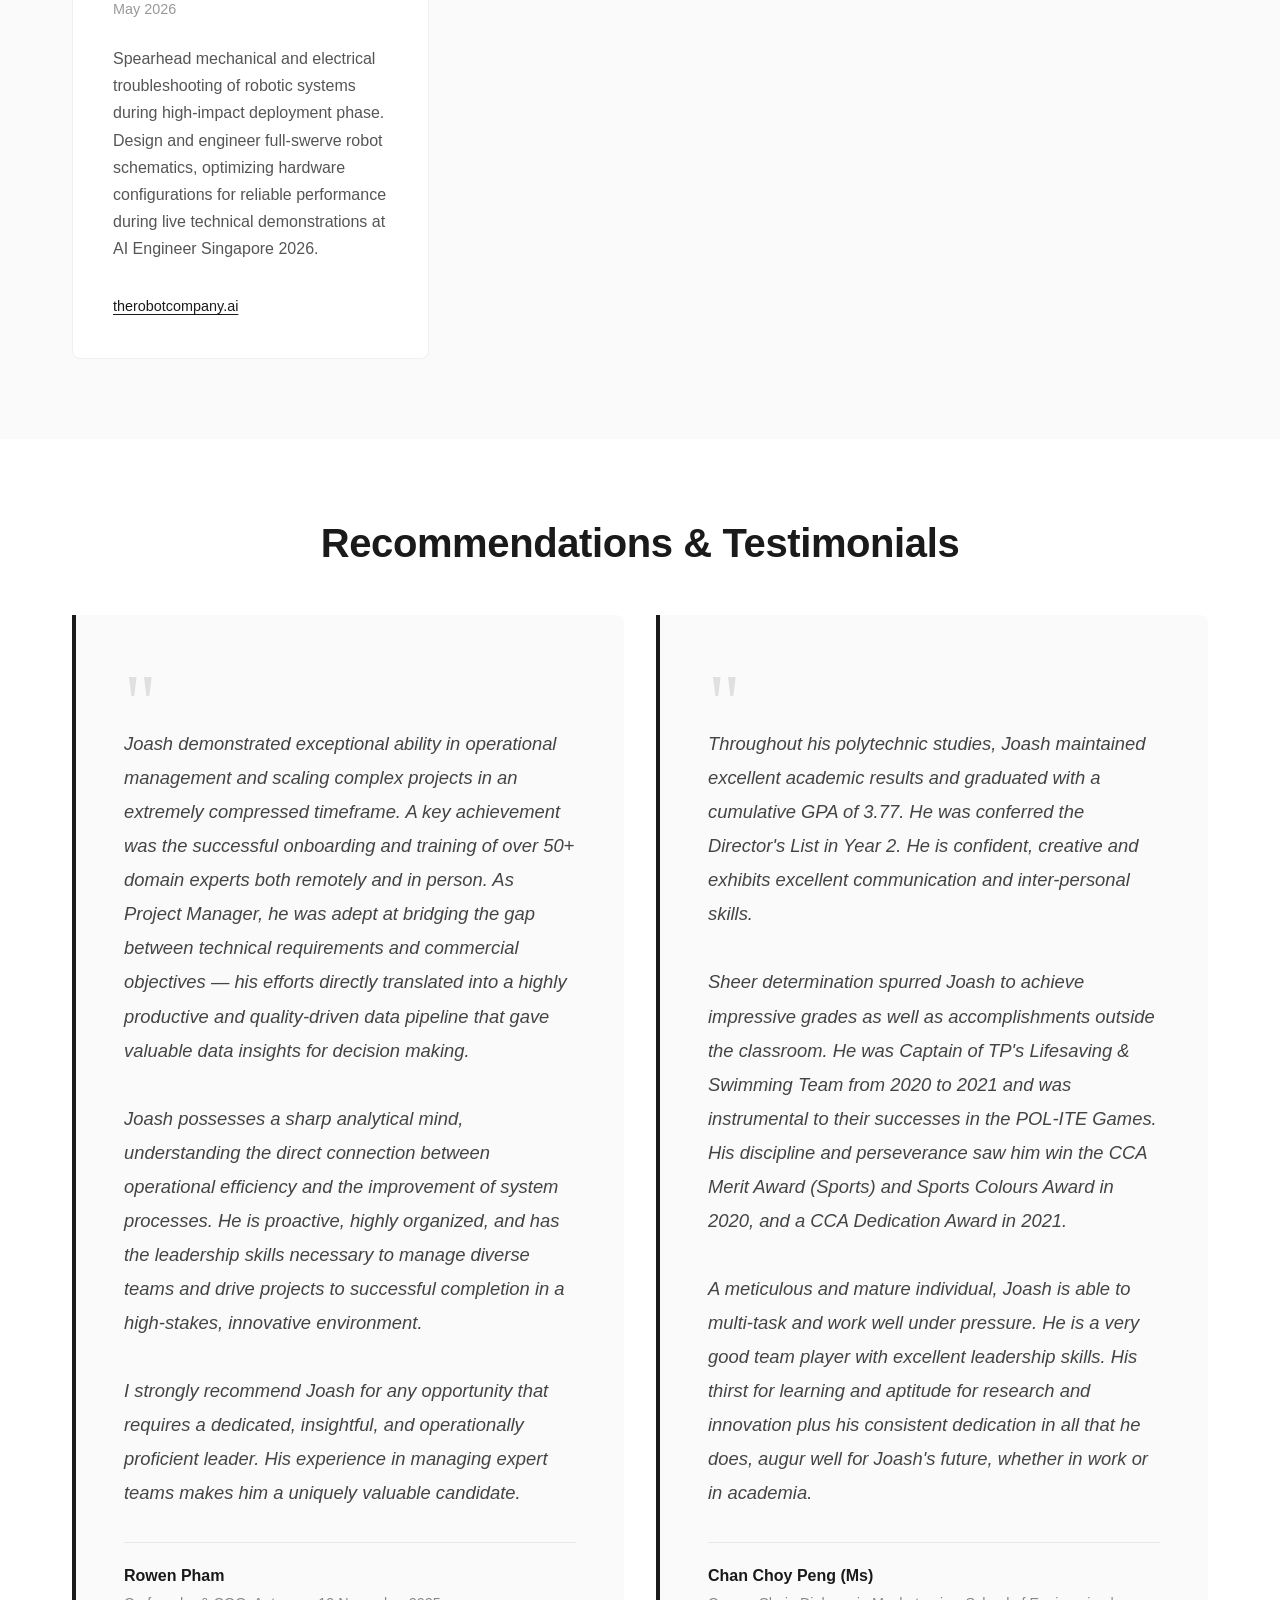
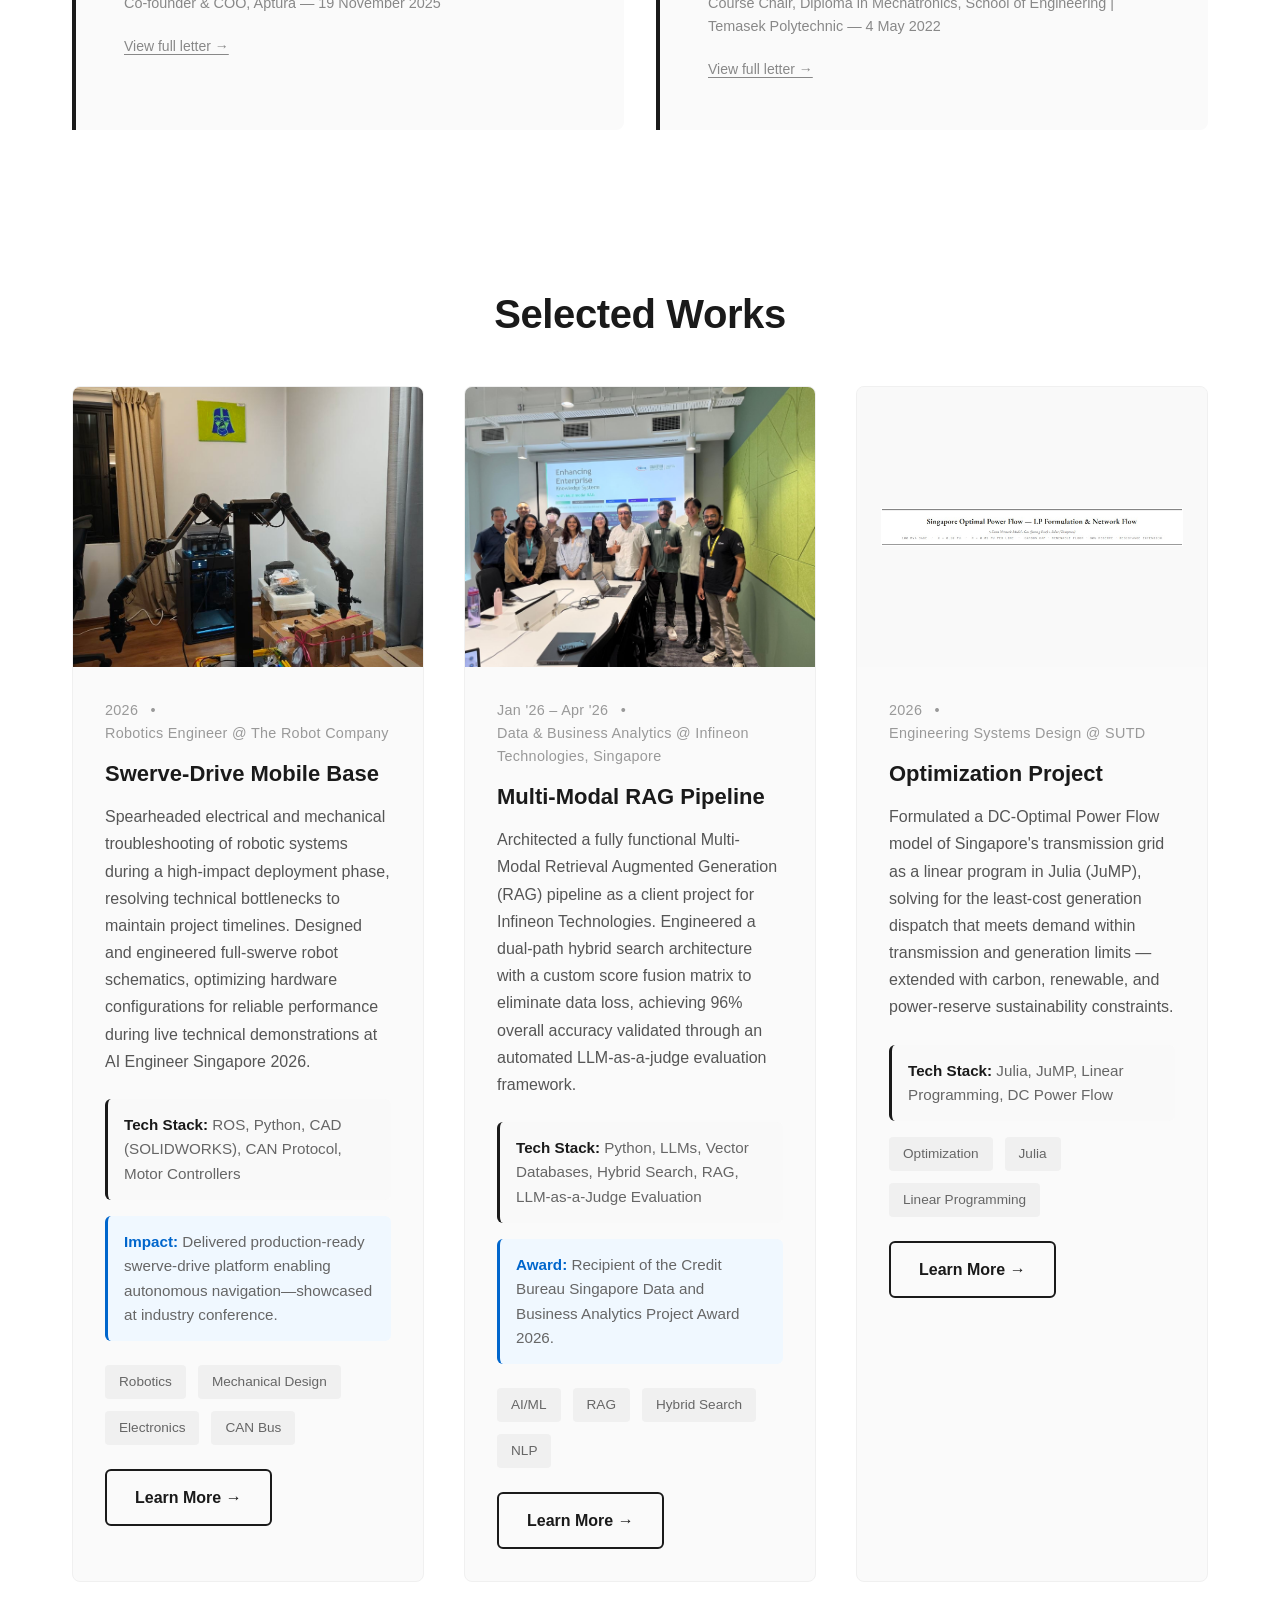
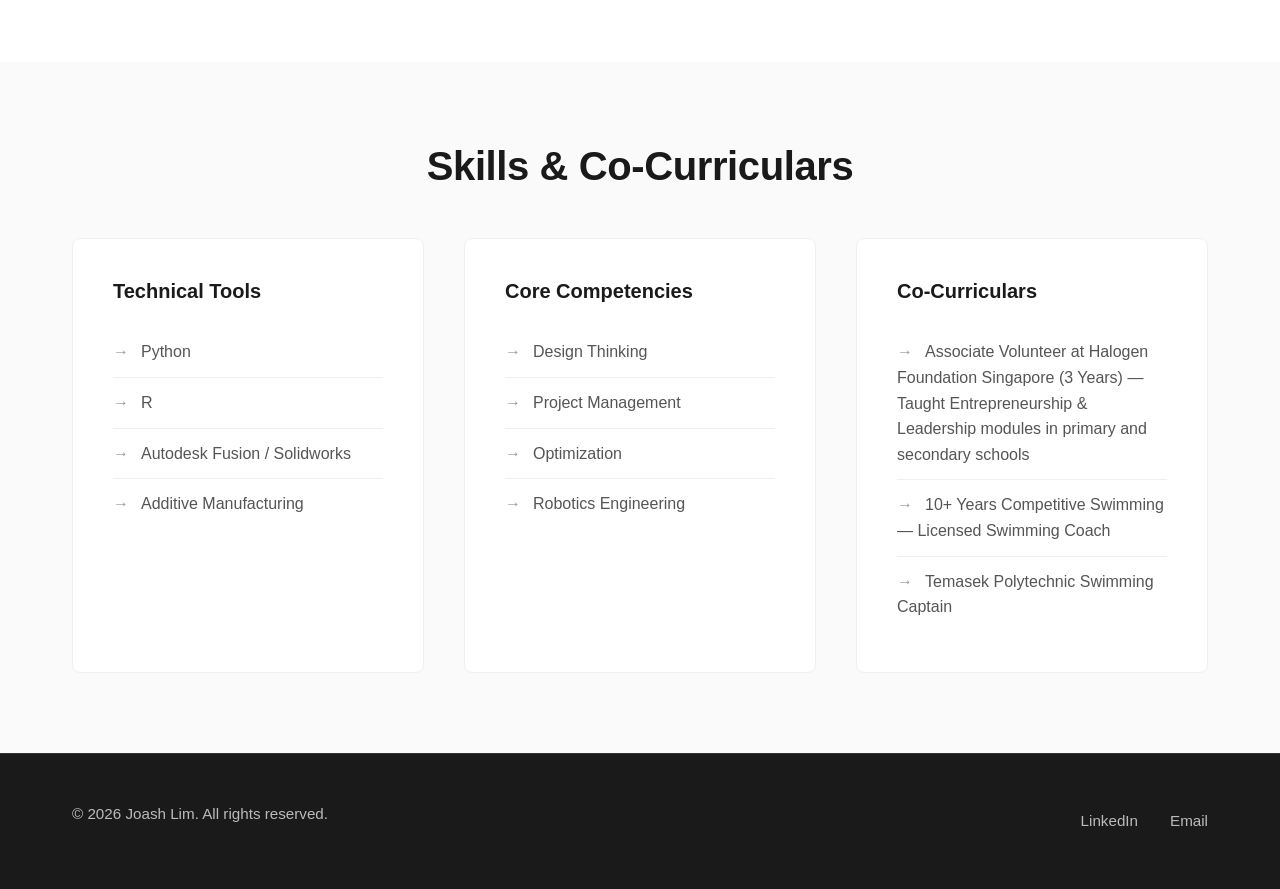
==== commit e79d6ad0: "Add Love, Bonito experience and update CV - Add Supply Chain Intern (DC Operations) card to Professi" ====
--- a/index.html
+++ b/index.html
@@ -48,6 +48,19 @@
             <div class="experience-grid">
                 <article class="experience-card">
                     <div class="experience-header">
+                        <h3 class="experience-role">Supply Chain Intern (DC Operations)</h3>
+                        <p class="experience-company">Love, Bonito</p>
+                        <p class="experience-date">Aug 2026 – Present</p>
+                    </div>
+                    <p class="experience-description">
+                        Support distribution centre operations across Love, Bonito's global network. Build SQL queries in Metabase to analyse and visualise operational data, and run User Acceptance Testing (UAT) for the SAP, OMS and WMS integration with the Singapore and Malaysia distribution centres — validating API endpoints and SFTP data tables to keep daily BAU running across 3PL partners.
+                    </p>
+                    <a href="https://www.lovebonito.com/" target="_blank" class="experience-link">lovebonito.com</a>
+                    <a href="love-bonito.html" class="testimonial-trigger">See the work →</a>
+                </article>
+
+                <article class="experience-card">
+                    <div class="experience-header">
                         <h3 class="experience-role">Chief Operating Officer</h3>
                         <p class="experience-company">RadiantDigital</p>
                         <p class="experience-date">2026 – Present</p>
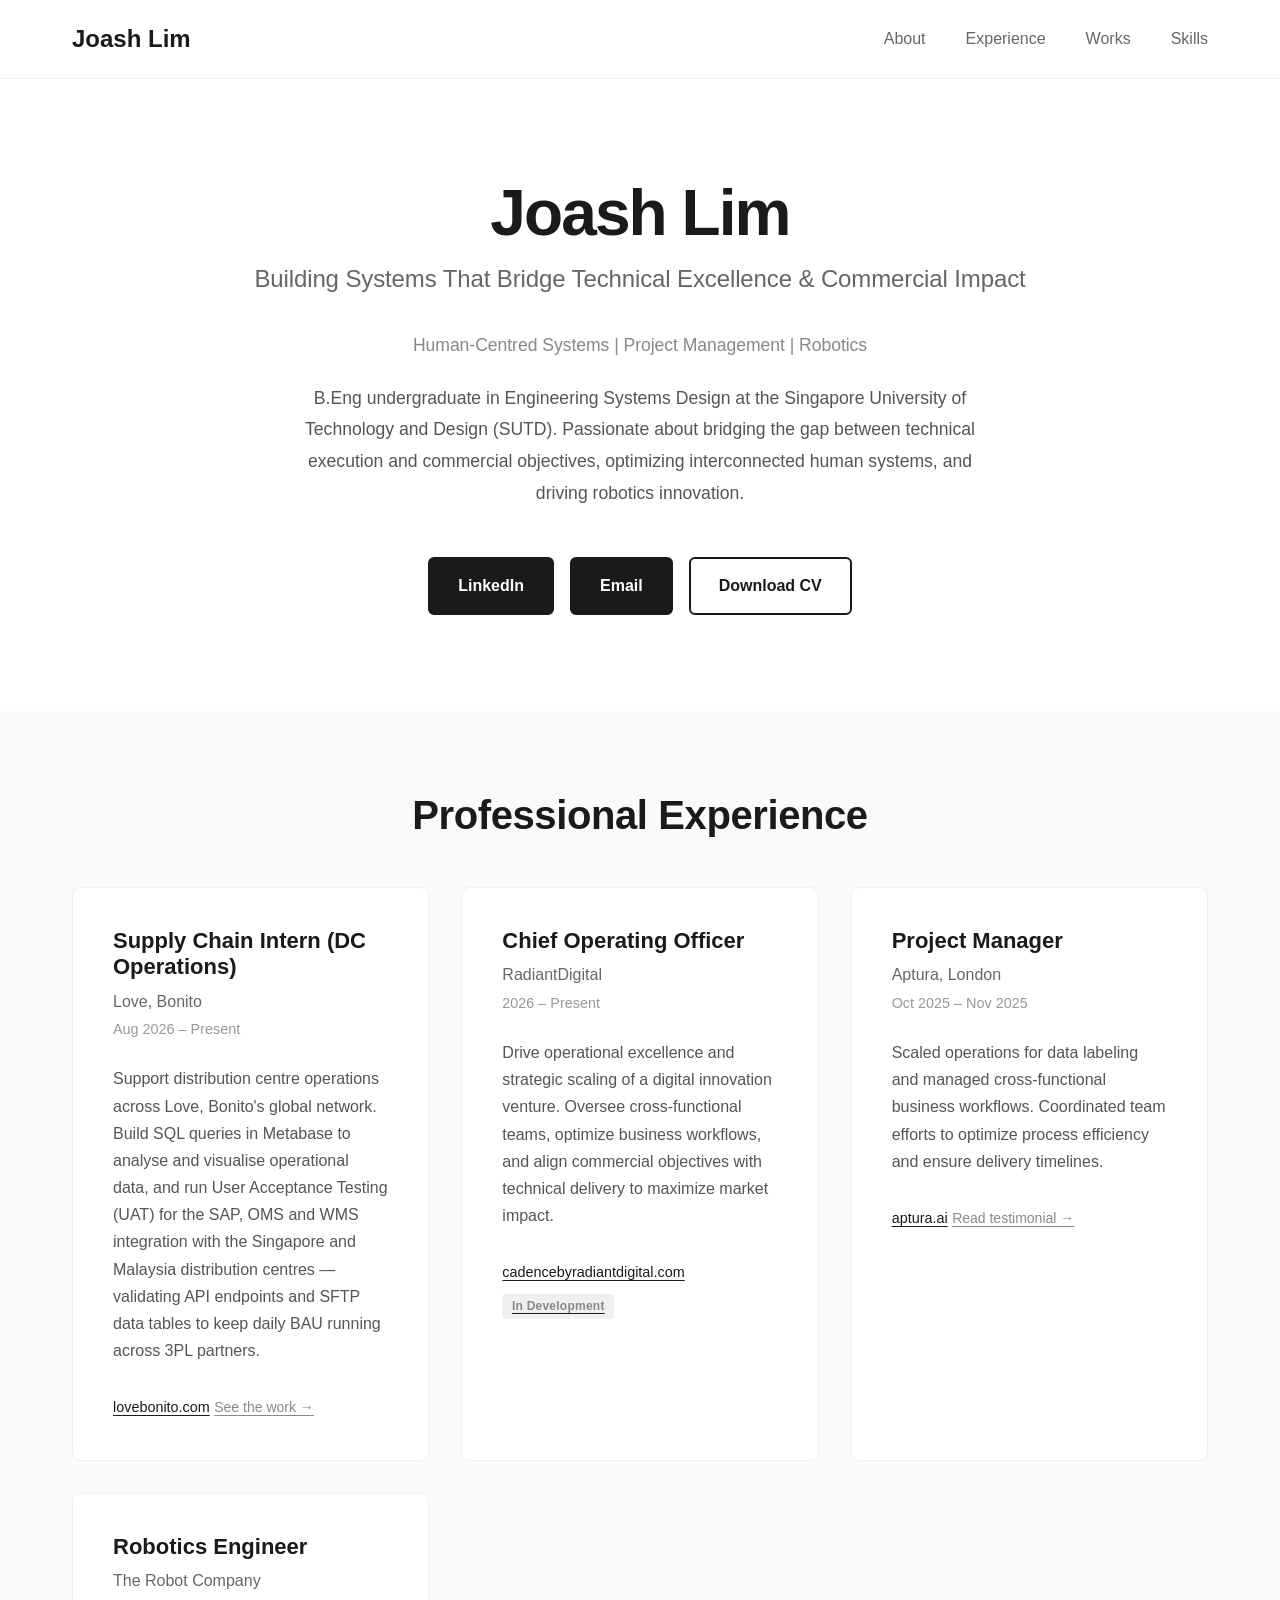
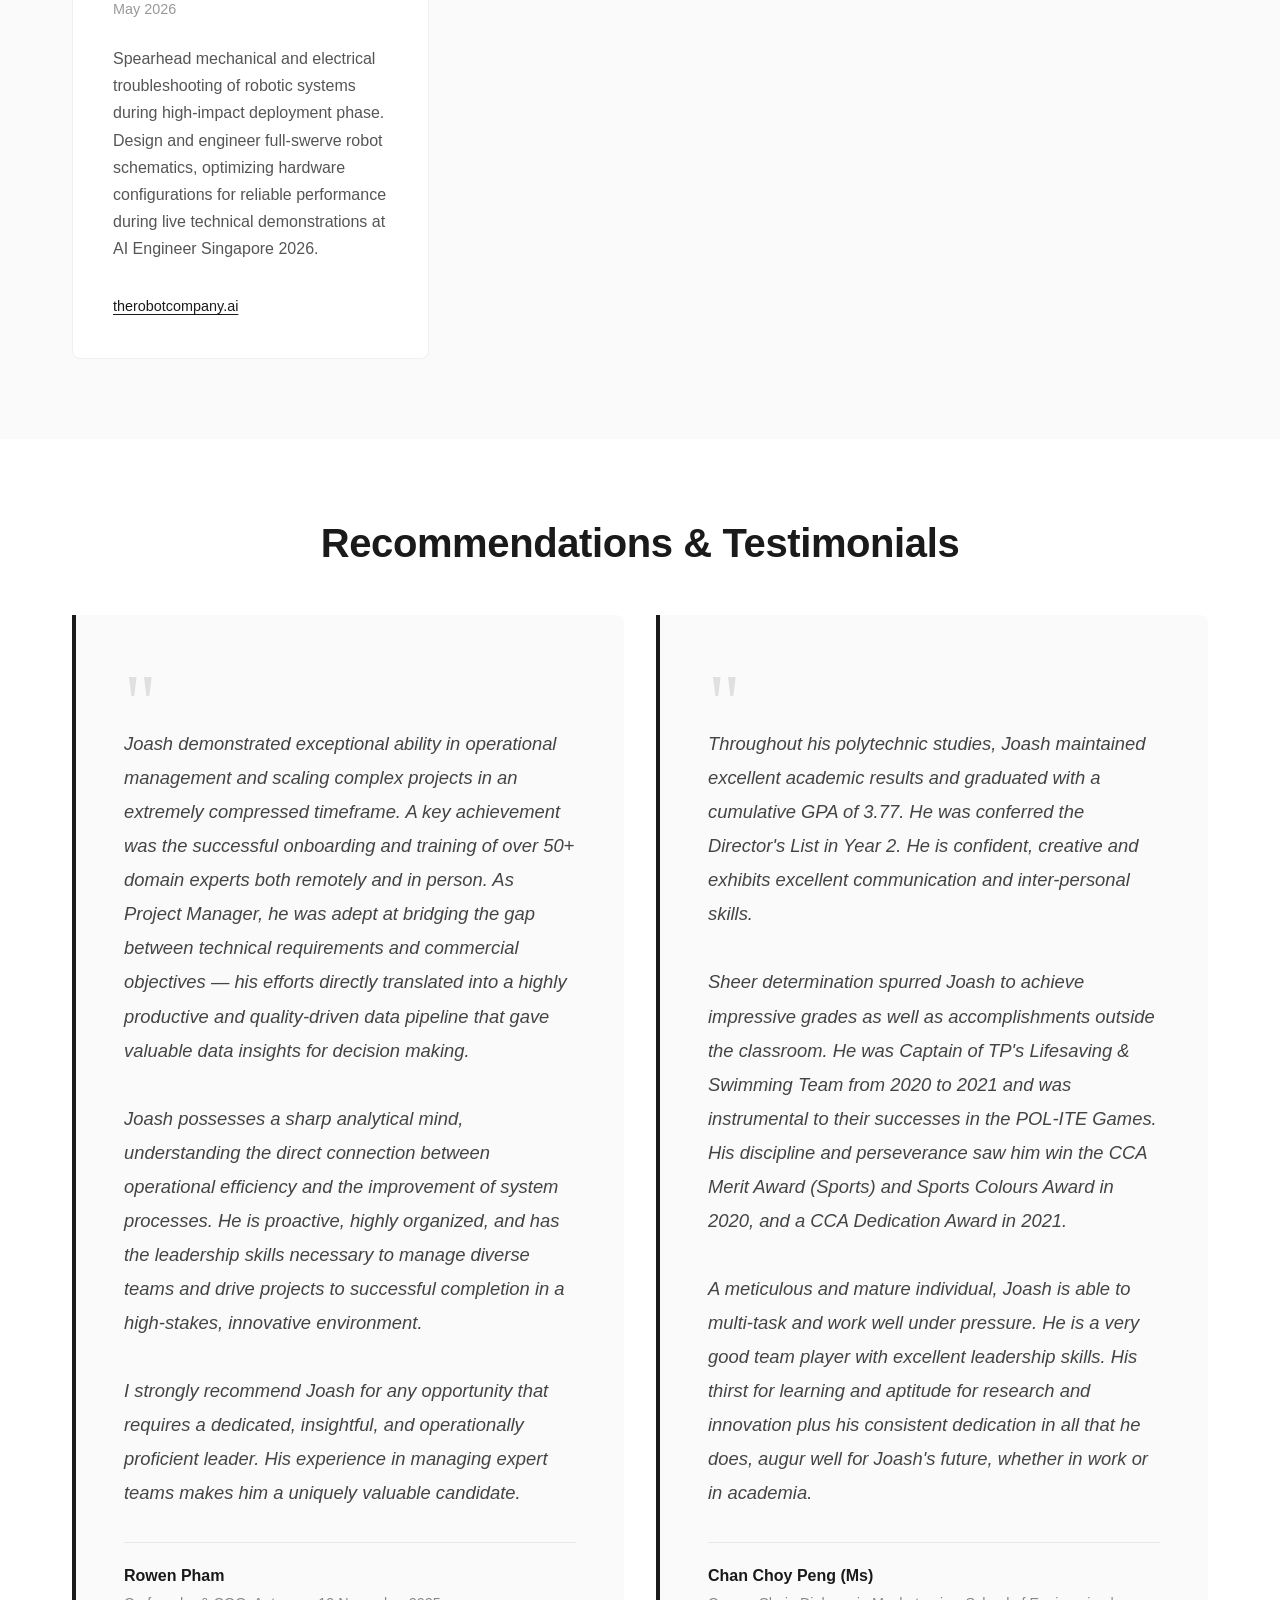
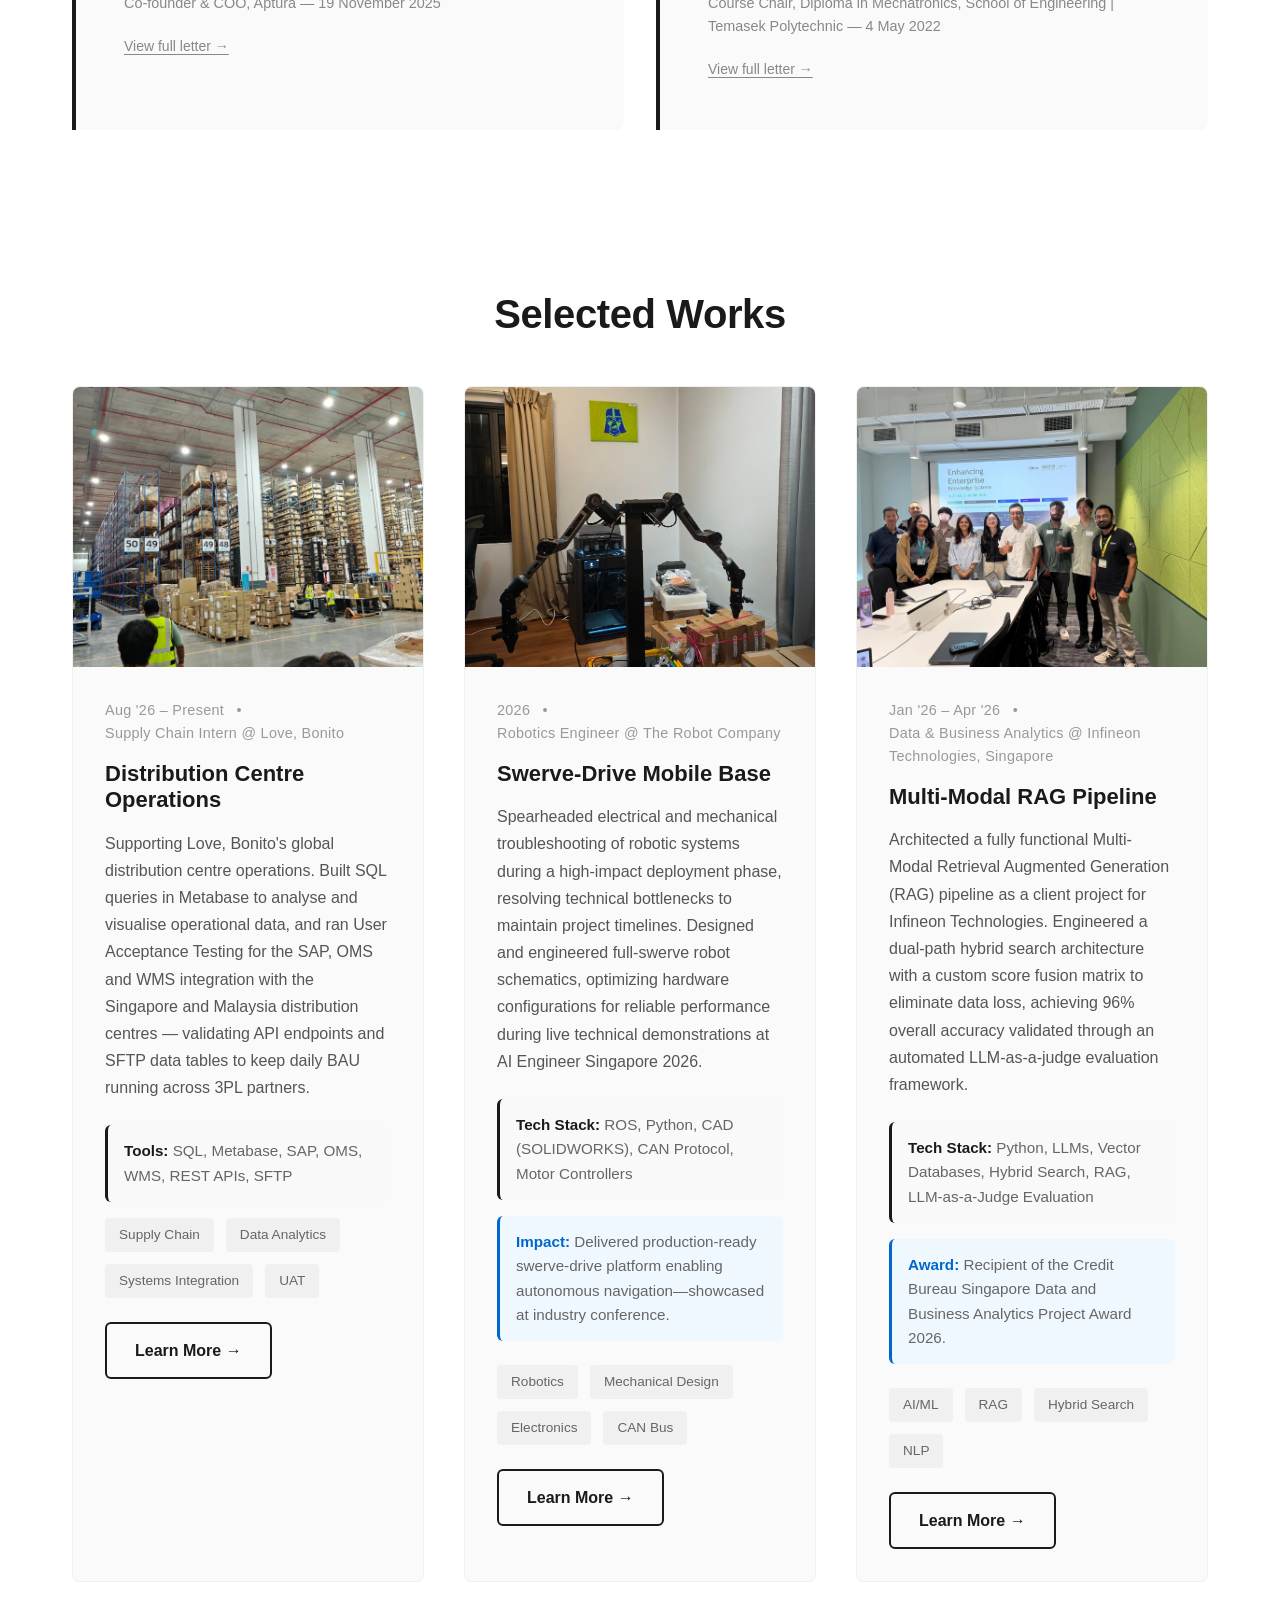
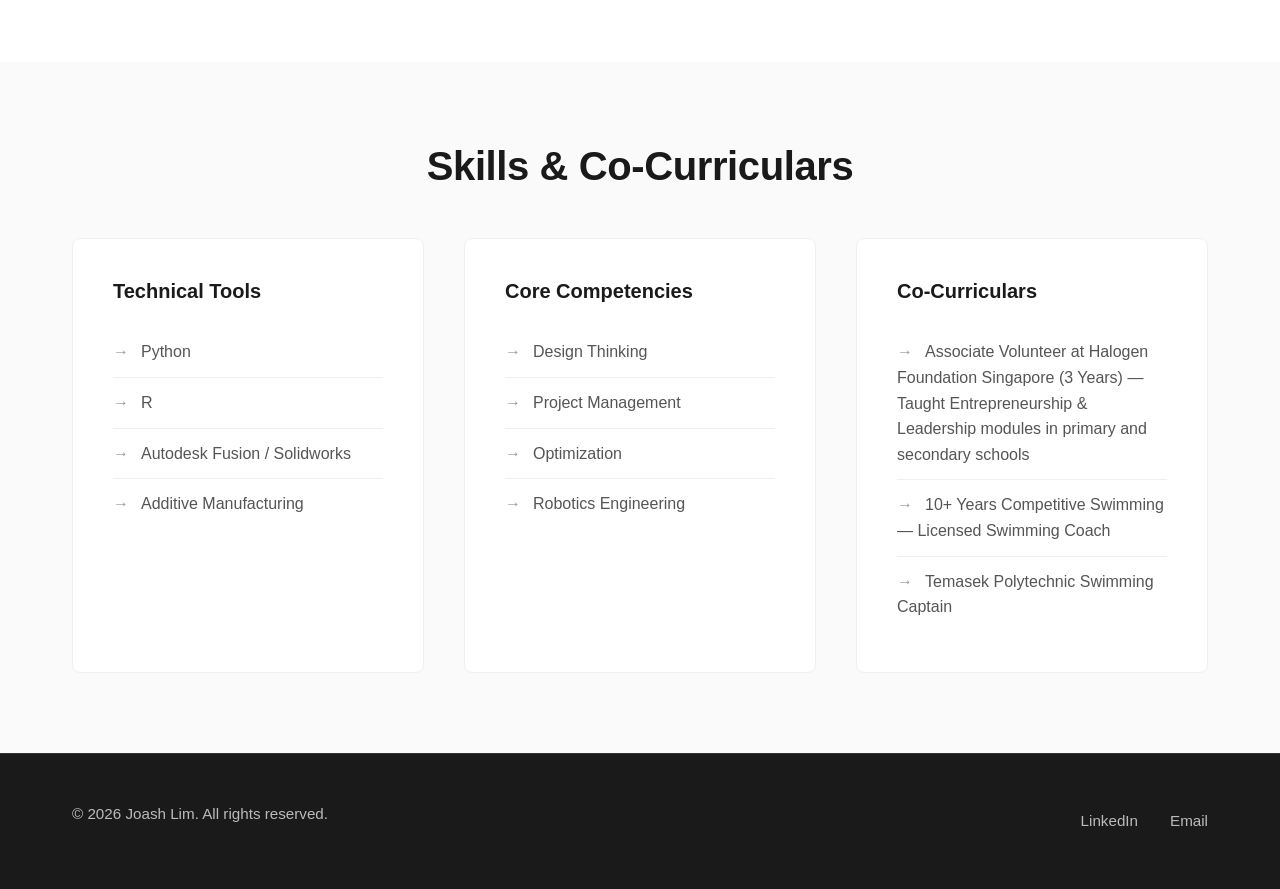
==== commit 11dfcc67: "Replace Optimization project with Love, Bonito in Selected Works - Add Love, Bonito card as first pr" ====
--- a/index.html
+++ b/index.html
@@ -150,6 +150,37 @@
             <h2 class="section-title">Selected Works</h2>
             
             <div class="portfolio-grid">
+                <!-- Love, Bonito -->
+                <article class="portfolio-item">
+                    <div class="portfolio-media">
+                        <img
+                            src="assets/images/lb_warehouse.jpg"
+                            alt="Distribution centre warehouse racking"
+                            class="portfolio-image">
+                    </div>
+                    <div class="portfolio-content">
+                        <div class="portfolio-meta">
+                            <span class="meta-item">Aug '26 – Present</span>
+                            <span class="meta-separator">•</span>
+                            <span class="meta-item">Supply Chain Intern @ Love, Bonito</span>
+                        </div>
+                        <h3 class="portfolio-title">Distribution Centre Operations</h3>
+                        <p class="portfolio-description">
+                            Supporting Love, Bonito's global distribution centre operations. Built SQL queries in Metabase to analyse and visualise operational data, and ran User Acceptance Testing for the SAP, OMS and WMS integration with the Singapore and Malaysia distribution centres — validating API endpoints and SFTP data tables to keep daily BAU running across 3PL partners.
+                        </p>
+                        <div class="portfolio-tech">
+                            <strong>Tools:</strong> SQL, Metabase, SAP, OMS, WMS, REST APIs, SFTP
+                        </div>
+                        <div class="portfolio-tags">
+                            <span class="tag">Supply Chain</span>
+                            <span class="tag">Data Analytics</span>
+                            <span class="tag">Systems Integration</span>
+                            <span class="tag">UAT</span>
+                        </div>
+                        <a href="love-bonito.html" class="btn btn-secondary learn-more-btn">Learn More →</a>
+                    </div>
+                </article>
+
                 <!-- Swerve-Drive Mobile Base -->
                 <article class="portfolio-item">
                     <div class="portfolio-media">
@@ -215,36 +246,6 @@
                             <span class="tag">NLP</span>
                         </div>
                         <a href="mmrag.html" class="btn btn-secondary learn-more-btn">Learn More →</a>
-                    </div>
-                </article>
-
-                <!-- Optimization Project -->
-                <article class="portfolio-item">
-                    <div class="portfolio-media">
-                        <img
-                            src="assets/images/linear_programming.jpg"
-                            alt="Optimization Project"
-                            class="portfolio-image portfolio-image--contain">
-                    </div>
-                    <div class="portfolio-content">
-                        <div class="portfolio-meta">
-                            <span class="meta-item">2026</span>
-                            <span class="meta-separator">•</span>
-                            <span class="meta-item">Engineering Systems Design @ SUTD</span>
-                        </div>
-                        <h3 class="portfolio-title">Optimization Project</h3>
-                        <p class="portfolio-description">
-                            Formulated a DC-Optimal Power Flow model of Singapore's transmission grid as a linear program in Julia (JuMP), solving for the least-cost generation dispatch that meets demand within transmission and generation limits — extended with carbon, renewable, and power-reserve sustainability constraints.
-                        </p>
-                        <div class="portfolio-tech">
-                            <strong>Tech Stack:</strong> Julia, JuMP, Linear Programming, DC Power Flow
-                        </div>
-                        <div class="portfolio-tags">
-                            <span class="tag">Optimization</span>
-                            <span class="tag">Julia</span>
-                            <span class="tag">Linear Programming</span>
-                        </div>
-                        <a href="optimization.html" class="btn btn-secondary learn-more-btn">Learn More →</a>
                     </div>
                 </article>
             </div>
